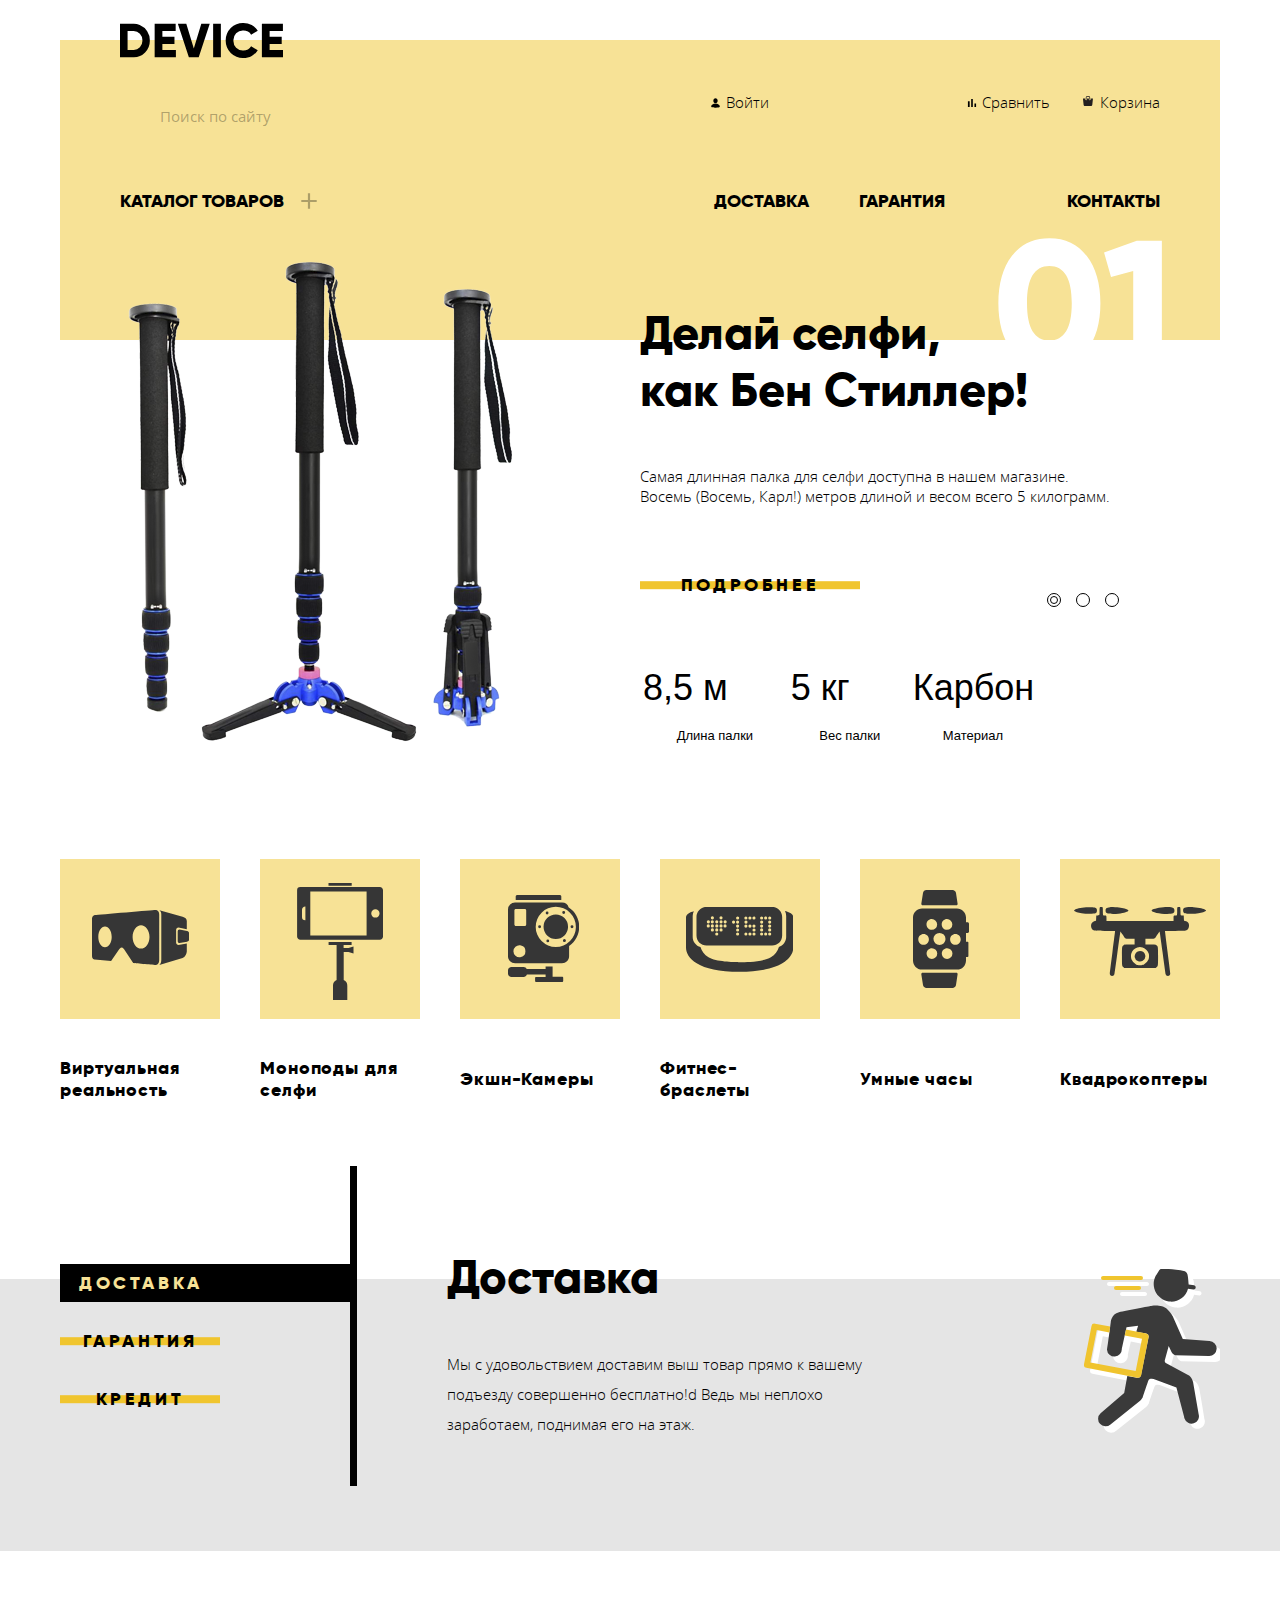
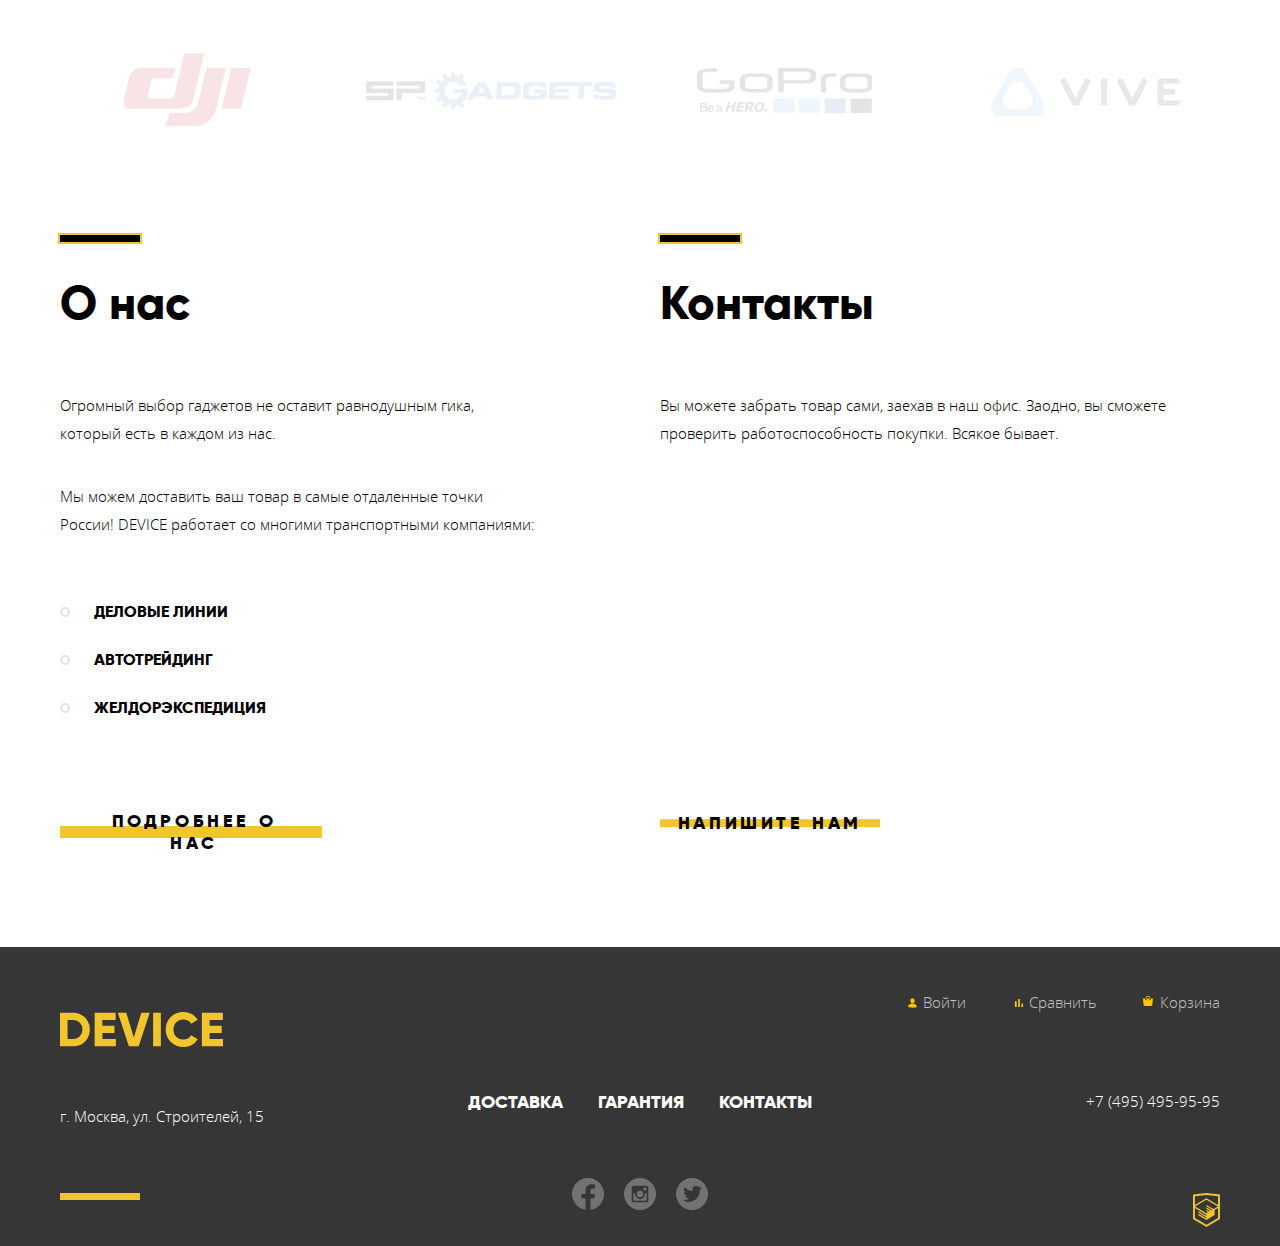
==== index.html @ 012a2285 "Добавил классов, сменил карту img на iframe" ====
<!DOCTYPE html>
<html class="page" lang="ru">
  <head>
    <meta charset="utf-8">
    <title>HTML Academy: Девайс</title>
    <link rel="icon" href="favicon.ico">
    <link rel="icon" href="img/icon/favicon.svg" type="image/x-icon">
    <link rel="stylesheet" href="css/normalize.css">
    <link rel="stylesheet" href="css/style.css">
  </head>
  <body class="page__body">
    <header class="page-header container">
      <nav class="main-nav__wrapper">
        <a class="logo">
          <svg class="svg-logo" width="163" height="35" fill="none" xmlns="http://www.w3.org/2000/svg">
            <g clip-path="url(#clip0)">
              <path fill-rule="evenodd" clip-rule="evenodd" d="M-.15.7v33.6h13.53a15.72 15.72 0 0011.72-4.82 16.46 16.46 0 004.71-11.98A16.46 16.46 0 0019.75 1.88 15.72 15.72 0 0013.38.7H-.15zm7.73 26.21V8.09h5.8a8.65 8.65 0 016.5 2.57 9.4 9.4 0 012.5 6.84 9.4 9.4 0 01-2.5 6.84 8.64 8.64 0 01-6.5 2.57h-5.8zm34.8-5.95h12.08v-7.3H42.38V8.09h13.29V.7H34.65v33.6H55.9v-7.39H42.38v-5.95zM78.72 34.3L89.74.7H81.3l-7.5 24.72L66.3.7h-8.45l11.02 33.6h9.85zm14.4 0h7.74V.7h-7.73v33.6zm38.62-1.41a15.5 15.5 0 006.04-5.7l-6.67-3.83a7.48 7.48 0 01-3.16 3.02 9.87 9.87 0 01-4.67 1.1 9.6 9.6 0 01-7.17-2.73 9.91 9.91 0 01-2.69-7.25 9.93 9.93 0 012.69-7.25 9.6 9.6 0 017.17-2.74 9.9 9.9 0 014.64 1.08 7.59 7.59 0 013.2 3.05l6.66-3.84a15.87 15.87 0 00-6.09-5.69 17.42 17.42 0 00-8.4-2.08 17.12 17.12 0 00-17.6 17.47 17.12 17.12 0 0017.59 17.47c2.95.03 5.86-.69 8.46-2.08zm17.88-11.93h12.08v-7.3h-12.08V8.09h13.29V.7h-21.03v33.6h21.27v-7.39h-13.53v-5.95z" fill="#000"/>
            </g>
            <defs>
              <clipPath id="clip0">
                <path fill="#fff" d="M0 0h163v35H0z"/>
              </clipPath>
            </defs>
          </svg>
        </a>
        <div class="site-navigation">
          <div class="site-navigation__wrapper">
            <form class="search-form" action="https://echo.htmlacademy.ru" method="post">
              <label>
                <span class="visually-hidden">Поиск</span>
                <input class="search-form__input" type="search" name="search" placeholder="Поиск по&nbsp;сайту">
                <button class="btn-search" type="submit">Найти</button>
              </label>
            </form>
            <ul class="menu">
              <li class="menu__item">
                <a class="menu__link link-enter" href="#">Войти</a>
              </li>
              <li class="menu__item">
                <a class="menu__link link-compare" href="#">Сравнить</a>
              </li>
              <li class="menu__item">
                <a class="menu__link link-cart" href="#">Корзина</a>
              </li>
            </ul>
          </div>
          <ul class="nav-menu">
            <li class="nav-menu__item">
              <a class="nav-menu__link link-catalog" href="#">Каталог товаров</a>
              <div class="catalog-menu__submenu">
                <ul class="catalog-menu">
                  <li class="catalog-menu__item">
                    <a class="catalog-menu__link" href="#">Вирутальная реальность</a>
                  </li>
                  <li class="catalog-menu__item">
                    <a class="catalog-menu__link" href="catalog.html">Моноподы для селфи</a>
                  </li>
                  <li class="catalog-menu__item">
                    <a class="catalog-menu__link" href="#">Экшн-камеры</a>
                  </li>
                </ul>
                <ul class="catalog-menu">
                  <li class="catalog-menu__item">
                    <a class="catalog-menu__link" href="#">Фитнес браслеты</a>
                  </li>
                  <li class="catalog-menu__item">
                    <a class="catalog-menu__link" href="#">Умные часы</a>
                  </li>
                </ul>
                <ul class="catalog-menu">
                  <li class="catalog-menu__item">
                    <a class="catalog-menu__link" href="#">Квадрокоптер</a>
                  </li>
                </ul>
              </div>
            </li>
            <li class="nav-menu__item">
              <a class="nav-menu__link" href="#">Доставка</a>
            </li>
            <li class="nav-menu__item">
              <a class="nav-menu__link link-guarantees" href="#">Гарантия</a>
            </li>
            <li class="nav-menu__item">
              <a class="nav-menu__link link-contact" href="#">Контакты</a>
            </li>
          </ul>
        </div>
      </nav>
      <!-- Слайдер -->
      <article class="slider">
        <h2 class="visually-hidden">Слайдер с товарами</h2>
        <ul class="slider__list">
          <li class="slider__item slider_one">
            <div class="slide__product">
              <div>
                <a class="slide__img" href="#">
                  <img src="img/promo_1.png" width="384" height="486" alt="Самая длинная селфи палка &laquo;Бренд&raquo;">
                </a>
              </div>
              <div>
                <p class="slide__title">Делай селфи,<br>как Бен Стиллер!</p>
                <p class="slide__description">Самая длинная палка для селфи доступна в&nbsp;нашем магазине.<br>Восемь (Восемь,
                  Карл!) метров длиной и&nbsp;весом всего 5&nbsp;килограмм.</p>
                <a class="link" href="#">Подробнее</a>
                <table class="characteristics">
                  <tr class="characteristics__line">
                    <td class="characteristics__column">8,5 м</td>
                    <td class="characteristics__column">5 кг</td>
                    <td class="characteristics__column">Карбон</td>
                  </tr>
                  <tr class="characteristics__line">
                    <th class="characteristics__column--description">Длина палки</th>
                    <th class="characteristics__column--description">Вес палки</th>
                    <th class="characteristics__column--description">Материал</th>
                  </tr>
                </table>
              </div>
            </div>
          </li>
          <li class="slider__item slider_two">
            <div class="slide__product">
              <div>
                <a class="slide__img" href="#">
                  <img src="img/promo_2.png" width="345" height="483" alt="Фитнес-браслет &laquo;Бренд&raquo;">
                </a>
              </div>
              <div>
                <p class="slide__title">Худеем<br>правильно!</p>
                <p class="slide__description">Мотивирующие фитнес-браслеты помогут найти в&nbsp;себе силы<br>не&nbsp;пропускать
                  занятия и&nbsp;соблюдать диету.</p>
                <a class="link" href="#">Подробнее</a>
                <table class="characteristics">
                  <tr class="characteristics__line">
                    <td class="characteristics__column">48 Часов</td>
                  </tr>
                  <tr class="characteristics__line">
                    <th class="characteristics__column--description">Без подзарядки</th>
                  </tr>
                </table>
              </div>
            </div>
          </li>
          <li class="slider__item slider_three">
            <div class="slide__product">
              <div>
                <a class="slide__img" href="#">
                  <img src="img/promo_3.png" width="526" height="334" alt="Квадрокоптер с&nbsp;мощным лазером,
                  замаскированным под стандартную камеру. &laquo;Бренд&raquo;">
                </a>
              </div>
              <div>
                <p class="slide__title">Порхает как бабочка,<br>жалит как пчела!</p>
                <p class="slide__description">Этот обычный, на&nbsp;первый взгляд, квадрокоптер оснащен<br>мощным лазером,
                  замаскированным под стандартную камеру.</p>
                <a class="link" href="#">Подробнее</a>
                <table class="characteristics">
                  <tr class="characteristics__line">
                    <td class="characteristics__column">800 м</td>
                    <td class="characteristics__column">50 м</td>
                  </tr>
                  <tr class="characteristics__line">
                    <th class="characteristics__column--description">Дальность полета</th>
                    <th class="characteristics__column--description">Радиус поражения</th>
                  </tr>
                </table>
              </div>
            </div>
          </li>
        </ul>
        <div class="slide__controls">
          <button class="slide__controls-btn slide__controls_active" type="button" aria-label="Первый слайд"></button>
          <button class="slide__controls-btn" type="button" aria-label="Второй слайд"></button>
          <button class="slide__controls-btn" type="button" aria-label="Третий слайд"></button>
        </div>
      </article>
    </header>

    <main>
      <h1 class="visually-hidden">Главная страница интернет-магазина гаджетов &laquo;ДЕВАЙС&raquo;</h1>
      <section class="catalog container">
        <h2 class="visually-hidden">Популярный каталог товаров</h2>
        <ul class="catalog__list">
          <li class="catalog__item">
            <div class="catalog-item__img catalog-1"></div>
            <a class="catalog__link" href="#">Виртуальная реальность</a>
          </li>
          <li class="catalog__item">
            <div class="catalog-item__img catalog-2"></div>
            <a class="catalog__link" href="catalog.html">Моноподы для селфи</a>
          </li>
          <li class="catalog__item">
            <div class="catalog-item__img catalog-3"></div>
            <a class="catalog__link" href="#">Экшн-Камеры</a>
          </li>
          <li class="catalog__item">
            <div class="catalog-item__img catalog-4"></div>
            <a class="catalog__link" href="#">Фитнес-браслеты</a>
          </li>
          <li class="catalog__item">
            <div class="catalog-item__img catalog-5"></div>
            <a class="catalog__link" href="#">Умные часы</a>
          </li>
          <li class="catalog__item">
            <div class="catalog-item__img catalog-6"></div>
            <a class="catalog__link" href="#">Квадрокоптеры</a>
          </li>
        </ul>
      </section>
      <section class="services">
        <div class="container">
          <h2 class="visually-hidden">Сервисы предоставляемые интернет-магазином гаджетов &laquo;ДЕВАЙС&raquo;</h2>
          <article class="slider-service">
            <ul class="slide-service__list">
              <li class="slide-service__item">
                <a class="link link--service link--active" href="#">Доставка</a>
              </li>
              <li class="slide-service__item">
                <a class="link link--service" href="#">Гарантия</a>
              </li>
              <li class="slide-service__item">
                <a class="link link--service" href="#">Кредит</a>
              </li>
            </ul>
            <div class="slide-service slide-service_one">
              <h3 class="slide-service__title">Доставка</h3>
              <p class="slide-service__description">
                Мы&nbsp;с&nbsp;удовольствием доставим выш товар прямо к&nbsp;вашему<br>подъезду совершенно бесплатно!d
                Ведь мы&nbsp;неплохо<br>заработаем, поднимая его на&nbsp;этаж.
              </p>
            </div>
            <div class="slide-service slide-service_two visually-hidden">
              <h3 class="slide-service__title">Гарантия</h3>
              <p class="slide-service__description">
                Если из-за возгорания купленного у&nbsp;нас товара у&nbsp;вас сгорит дом&nbsp;&mdash;<br>
                не&nbsp;переживайте, мы&nbsp;выдадим вам новый.<br>Товар, не&nbsp;дом, конечно&nbsp;же.
              </p>
            </div>
            <div class="slide-service slide-service_three visually-hidden">
              <h3 class="slide-service__title">Кредит</h3>
              <p class="slide-service__description">
                Залезть в&nbsp;долговую яму стало проще! Кредитные консультанты<br>подберут для вас наиболее выгодные<br>
                условия кредита. Выгодные для нашего банка, разумеется.
              </p>
            </div>
          </article>
        </div>
      </section>
      <section class="popular-product container">
        <h2 class="visually-hidden">Популярные производители</h2>
        <ul class="popular-product__list">
          <li class="popular-product__item">
           <a class="popular-product__link">
             <img class="popular-product__img img-1" src="img/brand_dji.png" width="260" height="100"
             alt="Компания DJI">
           </a>
          </li>
          <li class="popular-product__item">
            <a class="popular-product__link">
              <img class="popular-product__img img-2" src="img/brand_sp_gadgets.png" width="260" height="100"
              alt="Компания SPGADGETS">
            </a>
          </li>
          <li class="popular-product__item">
            <a class="popular-product__link">
              <img class="popular-product__img img-3" src="img/brand_go_pro.png" width="260" height="100"
              alt="Компания GO PRO">
            </a>
          </li>
          <li class="popular-product__item">
            <a class="popular-product__link">
              <img class="popular-product__img img-4" src="img/brand_vive.png" width="260" height="100"
              alt="Компания VIVE">
            </a>
          </li>
        </ul>
      </section>
      <section class="info-block container">
        <h2 class="visually-hidden">Информация о доставке и о том где мы находимся</h2>
        <section class="about-us">
          <h2 class="about-us__title">О нас</h2>
          <p class="about-us__description">Огромный выбор гаджетов не&nbsp;оставит равнодушным гика,<br>который есть в&nbsp;каждом
            из&nbsp;нас.</p>
          <p class="about-us__description">Мы&nbsp;можем доставить ваш товар в&nbsp;самые отдаленные точки<br>России! DEVICE
            работает со&nbsp;многими транспортными компаниями:</p>
          <ul class="delivery-company">
            <li class="delivery-company__item">Деловые линии</li>
            <li class="delivery-company__item">Автотрейдинг</li>
            <li class="delivery-company__item">ЖелДорЭкспедиция</li>
          </ul>
          <a class="link link--about-us" href="#">Подробнее о нас</a>
        </section>
        <section class="contacts">
          <h2 class="contacts__title">Контакты</h2>
          <p class="contacts__description">Вы&nbsp;можете забрать товар сами, заехав в&nbsp;наш офис. Заодно, вы&nbsp;сможете<br>
            проверить работоспособность покупки. Всякое бывает.</p>
          <div class="map-block">
            <iframe class="contacts__map-img" src="https://yandex.ru/map-widget/v1/-/CCUQQ0ao-B"></iframe>
            <a class="link link--contacts" href="#">Напишите нам</a>
          </div>
        </section>
      </section>
    </main>

    <footer class="page__footer">
      <div class="container">
        <div class="page__footer--wrapper">
          <ul class="menu menu--low">
            <li class="menu__item menu__item--low">
              <a class="menu__link menu__link--low menu__link--low-enter" href="#">Войти</a>
            </li>
            <li class="menu__item menu__item--low">
              <a class="menu__link menu__link--low menu__link--low-compare" href="#">Сравнить</a>
            </li>
            <li class="menu__item menu__item--low">
              <a class="menu__link menu__link--low menu__link--low-cart" href="#">Корзина</a>
            </li>
          </ul>
          <a class="logo logo--footer">
            <svg width="163" height="35" fill="none" xmlns="http://www.w3.org/2000/svg">
              <g clip-path="url(#clip1)">
                <path fill-rule="evenodd" clip-rule="evenodd" d="M-.15.7v33.6h13.53a15.72 15.72 0 0011.72-4.82 16.46 16.46 0 004.71-11.98A16.46 16.46 0 0019.75 1.88 15.72 15.72 0 0013.38.7H-.15zm7.73 26.21V8.09h5.8a8.65 8.65 0 016.5 2.57 9.4 9.4 0 012.5 6.84 9.4 9.4 0 01-2.5 6.84 8.64 8.64 0 01-6.5 2.57h-5.8zm34.8-5.95h12.08v-7.3H42.38V8.09h13.29V.7H34.65v33.6H55.9v-7.39H42.38v-5.95zM78.72 34.3L89.74.7H81.3l-7.5 24.72L66.3.7h-8.45l11.02 33.6h9.85zm14.4 0h7.74V.7h-7.73v33.6zm38.62-1.41a15.5 15.5 0 006.04-5.7l-6.67-3.83a7.48 7.48 0 01-3.16 3.02 9.87 9.87 0 01-4.67 1.1 9.6 9.6 0 01-7.17-2.73 9.91 9.91 0 01-2.69-7.25 9.93 9.93 0 012.69-7.25 9.6 9.6 0 017.17-2.74 9.9 9.9 0 014.64 1.08 7.59 7.59 0 013.2 3.05l6.66-3.84a15.87 15.87 0 00-6.09-5.69 17.42 17.42 0 00-8.4-2.08 17.12 17.12 0 00-17.6 17.47 17.12 17.12 0 0017.59 17.47c2.95.03 5.86-.69 8.46-2.08zm17.88-11.93h12.08v-7.3h-12.08V8.09h13.29V.7h-21.03v33.6h21.27v-7.39h-13.53v-5.95z" fill="#F0C52E"/>
              </g>
              <defs>
                <clipPath id="clip1">
                  <path fill="#fff" d="M0 0h163v35H0z"/>
                </clipPath>
              </defs>
            </svg>
          </a>
          <p class="address-footer">г. Москва, ул. Строителей, 15</p>
          <ul class="nav-menu nav-menu--low">
            <li class="nav-menu__item nav-menu__item--low">
              <a class="nav-menu__link nav-menu__link--low" href="#">Доставка</a>
            </li>
            <li class="nav-menu__item nav-menu__item--low">
              <a class="nav-menu__link nav-menu__link--low" href="#">Гарантия</a>
            </li>
            <li class="nav-menu__item nav-menu__item--low">
              <a class="nav-menu__link nav-menu__link--low" href="#">Контакты</a>
            </li>
          </ul>
          <a class="tel-number" href="tel:+74954959595">+7 (495) 495-95-95</a>
          <svg class="line" width="80" height="7" fill="none" xmlns="http://www.w3.org/2000/svg">
            <path fill="#F0C52E" d="M0 0h80v7H0z"/></svg>
          <ul class="social">
            <li class="social__item">
              <a class="social__link social_link--facebook" href="#">
                <svg class="svg-social" width="32" height="32" fill="none" xmlns="http://www.w3.org/2000/svg">
                  <path d="M32 16a16 16 0 10-18.5 15.8V20.6h-4V16h4v-3.5c0-4 2.4-6.3 6-6.3 1.8 0 3.6.4 3.6.4v3.9h-2c-2 0-2.6 1.2-2.6 2.5v3h4.4l-.7 4.6h-3.7v11.2A16 16 0 0032 16z" fill="#fff" fill-opacity=".3"/>
                </svg>
                <span class="visually-hidden">Фейсбук</span>
              </a>
            </li>
            <li class="social__item">
              <a class="social__link social_link--instagram" href="#">
                <svg class="svg-social" width="32" height="32" fill="none" xmlns="http://www.w3.org/2000/svg">
                  <path d="M21 16a5 5 0 11-9.92-.83H9.33v6.66c0 .46.38.84.84.84h11.66a.84.84 0 00.84-.84v-6.66h-1.75c.05.27.08.54.08.83zm-5 3.33a3.33 3.33 0 100-6.66 3.33 3.33 0 000 6.66zm4-6.83h2a.5.5 0 00.5-.5v-2a.5.5 0 00-.5-.5h-2a.5.5 0 00-.5.5v2c0 .28.23.5.5.5zM16 0a16 16 0 100 32 16 16 0 000-32zm8.33 22.48c0 1.02-.83 1.85-1.85 1.85H9.52a1.86 1.86 0 01-1.85-1.85V9.52c0-1.02.83-1.85 1.85-1.85h12.96c1.02 0 1.85.83 1.85 1.85v12.96z" fill="#fff" fill-opacity=".3"/>
                </svg>
                <span class="visually-hidden">Инстаграм</span>
              </a>
            </li>
            <li class="social__item">
              <a class="social__link social_link--vkontakte" href="#">
                <svg class="svg-social" width="32" height="32" fill="none" xmlns="http://www.w3.org/2000/svg">
                  <path d="M16 32a15.7 15.7 0 01-6.22-1.27 16.02 16.02 0 01-5.1-3.4 16.02 16.02 0 01-3.41-5.11A15.7 15.7 0 010 16c0-2.17.42-4.24 1.27-6.22a16.02 16.02 0 013.4-5.1 16.02 16.02 0 015.11-3.41A15.7 15.7 0 0116 0c2.17 0 4.24.42 6.22 1.27 1.98.84 3.68 1.97 5.1 3.4a16.02 16.02 0 013.41 5.11A15.7 15.7 0 0132 16c0 2.17-.42 4.24-1.27 6.22a16.02 16.02 0 01-3.4 5.1 16.02 16.02 0 01-5.11 3.41A15.7 15.7 0 0116 32zm9.4-24c-.12.06-.3.18-.56.34l-.6.41-.58.31-.66.22A3.68 3.68 0 0020.16 8c-2.44 0-3.66 1.02-3.66 3.06v1.85c-3.35-.17-5.93-1.4-7.72-3.7A2.52 2.52 0 008 11c0 1.38.51 2.42 1.53 3.13-.12 0-.3 0-.53.03-.23.02-.41.02-.55 0A1.57 1.57 0 018 14c0 .96.26 1.76.77 2.4a3.53 3.53 0 002.1 1.23c-.2.25-.5.37-.87.37-.33 0-.63-.1-.88-.28 0 .81.4 1.44 1.18 1.89.78.45 1.66.68 2.64.7-.38.57-.92.99-1.64 1.27-.72.28-1.49.42-2.3.42-.3 0-.7-.07-1.2-.22l-.8-.22c.33.67 1.02 1.24 2.05 1.72 1.03.48 2.34.72 3.92.72a10.3 10.3 0 007-2.69A13.08 13.08 0 0024 12c0-.04.13-.13.38-.27.25-.13.54-.31.87-.54.33-.23.58-.47.75-.72-1.13 0-1.88.02-2.25.06.73-.44 1.28-1.28 1.66-2.53z" fill="#fff" fill-opacity=".3"/>
                </svg>
                <span class="visually-hidden">Вконтакте</span>
              </a>
            </li>
          </ul>
          <p class="copyright">
            <a class="copyright__link" href="https://htmlacademy.ru/intensive/htmlcss">
              <svg width="27" height="34" fill="none" xmlns="http://www.w3.org/2000/svg">
                <g clip-path="url(#clip2)">
                  <path d="M13.62.02L13.47 0 0 1.4V26l13.47 8 13.43-7.97.05-.02V1.4L13.62 0zm11.4 12.07L13.49 5.33v-.1l-.08.05-.1-.06v.1L1.94 12.1V3.14l11.54-1.21 11.55 1.2v8.96zM13.4 6.78l11.52 6.7-4.48 2.63-7.09-4.21-.01 1.4 5.9 3.51-.86.5-5.03-2.98-.01 1.42L17.16 18l-.78.53-3.03-1.79-.01 1.41 1.85 1.1-1.8 1.07-11.36-6.73 11.38-6.82zM1.93 15.09l11.4 6.77.02 1.04-7.94-4.71-.02 1.4 7.98 4.8.02 1.06-7.97-4.72-.01 1.4 8.02 4.82.04.02 8.15-4.86-.02-5.16 3.42-2.03v10l-11.55 6.85L1.93 24.9V15.1z" fill="#F0C52E"/>
                </g>
                <defs>
                  <clipPath id="clip2">
                    <path fill="#fff" d="M0 0h26.94v34H0z"/>
                  </clipPath>
                </defs>
              </svg>
            </a>
          </p>
        </div>
      </div>
    </footer>
  </body>
</html>
---- css/style.css ----
:root {
  --basic-black: #000000;
  --basic-black-06: rgba(0, 0, 0, 0.6);
  --basic-black-03: rgba(0, 0, 0, 0.3);
  --basic-dark: #363636;
  --basic-white: #FFFFFF;
  --basic-white-07: rgba(255, 255, 255, 0.7);
  --basic-white-06: rgba(255, 255, 255, 0.6);
  --basic-white-03: rgba(255, 255, 255, 0.3);
  --basic-grey: #464646;
  --basic-grey-shadow: #DCDCDC;
  --basic-half-grey: #7E7E7E;
  --basic-grey-light: #E5E5E5;
  --special-yellow: #F7E296;
  --special-yellow-dark: #F0C52E;
  --special-yellow-light: #7e296;
  --special-green: #91C92F;
  --special-grey: #f6dada;
}

/** { background-color: rgba(255,0,0,.2); }*/
/** * { background-color: rgba(0,255,0,.2); }*/
/** * * { background-color: rgba(0,0,255,.2); }*/
/** * * * { background-color: rgba(255,0,255,.2); }*/
/** * * * * { background-color: rgba(0,255,255,.2); }*/
/** * * * * * { background-color: rgba(255,255,0,.2); }*/
/** * * * * * * { background-color: rgba(255,0,0,.2); }*/
/** * * * * * * * { background-color: rgba(0,255,0,.2); }*/
/** * * * * * * * * { background-color: rgba(0,0,255,.2); }*/

@font-face {
  font-family: "Gilroy";
  src: local("../fonts/gilroyextrabold.woff2"),
  local("../fonts/gilroyextrabold.woff2"),
  url("../fonts/gilroyextrabold.woff2") format("woff2"),
  url("../fonts/gilroyextrabold.woff") format("woff");
  font-weight: 900;
  font-style: normal;
}

@font-face {
  font-family: "Gilroy";
  src: local("../fonts/gilroyLight.woff2"),
  local("../fonts/gilroyex.woff2"),
  url("../fonts/gilroyLight.woff2") format("woff2"),
  url("../fonts/gilroyLight.woff") format("woff");
  font-weight: normal;
  font-style: normal;
}

@font-face {
  font-family: "Open Sans";
  src: local("../fonts/opensans.woff2"),
  local("../fonts/opensans.woff2"),
  url("../fonts/opensans.woff2") format("woff2"),
  url("../fonts/opensans.woff") format("woff");
  font-weight: normal;
  font-style: normal;
}

@font-face {
  font-family: "Open Sans";
  src: local("../fonts/opensanslight.woff2"),
  local("../fonts/opensanslight.woff2"),
  url("../fonts/opensanslight.woff2") format("woff2"),
  url("../fonts/opensanslight.woff") format("woff");
  font-weight: 100;
  font-style: normal;
}

.visually-hidden {
  position: absolute;
  clip: rect(0 0 0 0);
  width: 1px;
  height: 1px;
  margin: -1px;
}

a {
  text-decoration: none;
  color: var(--basic-black);
}

img {
  max-width: 100%;
  height: auto;
}

.page__body {
  min-width: 1160px;
  margin: 0;
  padding: 0;
  font-family: "Open Sans", Arial, sans-serif;
  font-weight: 100;
  font-size: 15px;
  line-height: 20px;
  text-transform: uppercase;
  color: var(--basic-black);
  background-color: var(--basic-white);

  min-height: 100%;
  display: grid;
  grid-template-rows: min-content 1fr min-content;
  align-content: start;
}

.container {
  width: 1160px;
  margin: 0 auto;
  padding: 0 20px;
}

.site-navigation__wrapper {
  display: flex;
  justify-content: space-between;
  flex-wrap: wrap;
  margin-top: 30px;
  margin-bottom: 50px;
}

/*Поисковая строка*/

.search-form__input::-webkit-input-placeholder {

  color: var(--basic-black-03);
}

.search-form__input::-moz-placeholder {
  color: var(--basic-black-03);
}

.search-form__input:-moz-placeholder {
  color: var(--basic-black-03);
}

.search-form__input:-ms-input-placeholder {
  color: var(--basic-black-03);
}

.search-form__input:hover::-webkit-input-placeholder {
  color: var(--basic-black-06);
}

.search-form__input:hover::-moz-placeholder {
  color: var(--basic-black-06);
}

.search-form__input:hover:-moz-placeholder {
  color: var(--basic-black-06);
}

.search-form__input:hover:-ms-input-placeholder {
  color: var(--basic-black-06);
}

.search-form__input:focus::-webkit-input-placeholder {
  color: var(--basic-black);
}

.search-form__input:focus::-moz-placeholder {
  color: var(--basic-black);
}

.search-form__input:focus:-moz-placeholder {
  color: var(--basic-black);
}

.search-form__input:focus:-ms-input-placeholder {
  color: var(--basic-black);
}

.search-form__input {
  box-sizing: border-box;
  position: relative;
  padding: 14px 14px 14px 40px;
  width: 410px;
  border: none;
  color: var(--basic-black);
  background-color: var(--special-yellow);
  line-height: 20px;
}

.search-form__input:hover {
  border-bottom: 2px solid var(--basic-black);
  margin-bottom: -2px;
}
.search-form:hover .btn-search {
  visibility: visible;
}

/*тут должна быть иконка лупы*/
/*.::before {*/
/*  content: "";*/
/*  position: absolute;*/
/*  top: 0;*/
/*  left: 0;*/
/*  width: 16px;*/
/*  height: 16px;*/
/*  background-image: url("../img/icon/icon_search.svg");*/
/*  background-repeat: no-repeat;*/
/*}*/

.btn-search {
  visibility: hidden;
  background-color: var(--special-yellow);
  outline: 2px solid var(--basic-black);
  border: none;
  margin: 0;
  padding: 0;
  width: 84px;
  height: 46px;
  text-transform: inherit;
}

.btn-search:hover,
.btn-search:focus {
  background-color: var(--basic-black);
  color: var(--basic-white);
}

.btn-search:active {
  color: var(--basic-white-03);
}


.main-nav__wrapper {
  position: relative;
  background-color: var(--special-yellow);
  margin-top: 40px;
  padding: 0 60px;
  height: 300px;
}

.menu {
  display: flex;
  flex-wrap: wrap;
}

.nav-menu {
  display: flex;
  justify-content: space-between;
  flex-wrap: wrap;
}

.menu,
.nav-menu,
.catalog-menu,
.slider__list,
.delivery-company,
.catalog__list,
.social,
.breadcrumbs,
.catalog-list,
.pagination,
.slide-service__list,
.popular-product__list {
  list-style: none;
  padding: 0;
  margin: 0;
}

.menu,
.catalog-menu,
.slide__title,
.slide__description,
.catalog__list,
.slide-service__title,
.slide-service__description,
.characteristics__column--description,
.about-us__title,
.contacts__title,
.about-us__description,
.contacts__description,
.menu__link--low,
.address-footer,
.tel-number,
.product-title,
.breadcrumbs__link,
.filter__title-sort,
.filter__item,
.product-card__comparison,
.product-card__name {
  text-transform: none;
}

.nav-menu,
.slide__number,
.slide__title,
.product-title,
.link,
.characteristics,
.catalog__list,
.slide-service__title,
.about-us__title,
.contacts__title,
.delivery-company,
.filter__title,
.filter__title-sort,
.pagination {
  font-family: "Gilroy", Arial, sans-serif;
}
.nav-menu,
.slide__number,
.product-card__name,
.link,
.pagination__link,
.slide__title,
.product-title,
.filter__title-sort,
.filter__title,
.delivery-company,
.about-us__title,
.contacts__title,
.slide-service__title,
.catalog__list {
  font-weight: 900;
}

.nav-menu,
.link,
.catalog__list,
.product-card__name {
  font-size: 18px;
}


.product-card__price,
.delivery-company,
.filter__title,
.pagination__link {
  font-size: 16px;
}

.breadcrumbs__link,
.filter__title-sort {
  font-size: 14px;
}

.catalog-menu {
  font-family: "Open Sans", Arial, sans-serif;
  font-weight: 100;
  font-size: 15px;
}

.slide__number {
  font-size: 179px;
  line-height: 219px;
}

.slide__title,
.product-title {
  font-size: 47px;
  line-height: 57px;
}

.link {
  position: relative;
  display: block;
  width: 220px;
  margin: 0;
  padding: 8px 0;
  overflow: hidden;
  transition: 1s all ease;
  text-transform: uppercase;
  text-align: center;
  letter-spacing: 0.2em;
}

.link:active {
  color: var(--basic-black-03);
}

.link::before {
  content: "";
  position: absolute;
  width: 100%;
  height: 20%;
  background-color: var(--special-yellow-dark);
  top: 50%;
  left: 50%;
  transform: translate(-50%,-50%);
  z-index: -1;
  transition: all 0.6s ease;
}

.link:hover::before {
  height: 100%;
}

/*Слайдер*/

.slider {
  position: relative;
  margin-top: -82px;
}

.slider__item {
  position: relative;
  width: 1024px;
  height: 506px;
  margin: 0 auto;
}

.slider__list::before {
  content: "";
  position: absolute;
  top: -20px;
  right: 40px;
  width: 182px;
  height: 170px;
  background-image: url("../img/icon/01.svg");
  background-repeat: no-repeat;
}

.slider_two {
  display: none;
}

.slider_three {
  display: none;
}

.slide__product {
  display: grid;
  grid-template-columns: 1fr 1fr;
}

.slide__controls {
  position: absolute;
  right: 101px;
  bottom: 157px;
  z-index: 20;
  display: flex;
  width: 72px;
  justify-content: space-between;
}

.slide__controls-btn {
  position: relative;
  padding: 0;
  width: 14px;
  height: 14px;
  border: 1px solid #000000;
  box-sizing: border-box;
  border-radius: 50%;
  background-color: var(--basic-white);
  cursor: pointer;
}

.slide__controls-btn:hover {

  transform: scale(1.1);
}

.slide__controls_active:before {
  content: "";
  position: absolute;
  top: 2px;
  left: 2px;
  width: 6px;
  height: 6px;
  padding: 0;
  background-color: var(--basic-white);
  border: 1px solid var(--basic-black);
  border-radius: 50%;
}

.slide__description {
  padding: 0;
  margin: 0 0 60px 0;
}

.characteristics {
  font-weight: normal;
  margin-top: 60px;
}

.characteristics__column {
  text-transform: lowercase;
  padding-right: 60px;
  font-size: 36px;
  line-height: 41px;
}

.characteristics__column:last-child {
  text-transform: capitalize;
  padding-right: 0;
}

.characteristics__column--description {
  padding-top: 15px;
}

.characteristics__column--description,
.product-card__comparison {
  font-size: 13px;
  font-weight: 300;
}

.about-us__title,
.contacts__title,
.slide-service__title {
  font-size: 47px;
  line-height: 58px;
}

.svg-logo {
  margin-top: -17px;
}

.menu__link,
.nav-menu__link {
  position: relative;
  display: block;
  color: var(--basic-black);
}

.menu__link:hover,
.nav-menu__link:hover {
  color: var(--basic-black-06);
  transition: color .2s ease-out;
}

.menu__link:focus,
.link-enter:focus::before,
.link-compare:focus::before,
.link-cart:focus::before {
  color: var(--basic-black-03);
  transition: color .2s ease-out;
}

.link-enter:hover::before,
.link-compare:hover::before,
.link-cart:hover::before,
.logo:hover,
.catalog-menu__link:hover,
.menu__link--low-enter:hover::before,
.menu__link--low-compare:hover::before,
.menu__link--low-cart:hover::before {
  opacity: 0.6;
  transition: opacity .5s ease-out;
}

.logo:active,
.nav-menu__link:active,
.catalog-menu__link:active,
.menu__link--low-enter:active::before,
.menu__link--low-compare:active::before,
.menu__link--low-cart:active::before {
  opacity: 0.3;
  transition: opacity .5s ease-out;
}

.link-enter {
  margin-right: 213px;
}

.link-cart {
  margin-left: 50px;
}
.link-enter::before,
.link-compare::before,
.link-cart::before,
.menu__link--low-enter::before,
.menu__link--low-compare::before,
.menu__link--low-cart::before {
  content: "";
  position: absolute;
  top: 4px;
  left: -17px;
  width: 13px;
  height: 14px;
  background-repeat: no-repeat;
  background-position: 0 0;
}

.link-enter::before {
  background-image: url("../img/icon/icon_user.svg");
}

.link-compare::before {
  background-image: url("../img/icon/icon_chart.svg");
}

.link-cart::before {
  background-image: url("../img/icon/icon_cart.svg");
}

.menu__link--low-enter::before {
  background-image: url("../img/icon/icon_user_yellow.svg");
}

.menu__link--low-compare::before {
  background-image: url("../img/icon/icon_chart_yellow.svg");
}

.menu__link--low-cart::before {
  background-image: url("../img/icon/icon_cart_yellow.svg");
}

.link-catalog::after {
  content: "";
  position: absolute;
  top: 0;
  right: 385px;
  width: 20px;
  height: 20px;
  background-image: url("../img/icon/icon_plus.svg");
  background-repeat: no-repeat;
  background-position: 0 0;
}

.link-contact {
  margin-left: 111px;
}

.link-guarantees {
  margin-left: 38px;
}

.catalog-menu__submenu {
  display: flex;
  margin-top: 18px;
}

.catalog-menu {
  margin-right: 61px;
}

.catalog-menu__item {
  margin-bottom: 20px;
}

.nav-menu__item:first-child {
  position: relative;
  display: inline-block;
}

.nav-menu__item:first-child:hover .catalog-menu__submenu {
  visibility: visible;
  position: relative;
}

.nav-menu__item:first-child:hover .slider {
  z-index: 1;
}

.catalog-menu__submenu {
  visibility: hidden;
}

.breadcrumbs__link,
.filter__item--inactive,
.link__number {
  opacity: 0.3;
}

.slide-service__description {
  line-height: 30px;
}

.about-us__description,
.contacts__description,
.delivery-company {
  line-height: 28px;
}

.catalog__list,
.nav-menu,
.product-card__name,
.link {
  line-height: 22px;
}

.product-card__comparison,
.product-card__price {
  line-height: 18px;
}

.filter__title-sort {
  line-height: 17px;
}

.filter__cost,
.filter__color,
.filter__bt,
.pagination {
  background-color: var(--basic-grey-light);
}

/*.slide__number,*/
.address-footer,
.tel-number,
.nav-menu__link--low {
  color: var(--basic-white);
}

.link__number--active {
  color: var(--basic-black);
  opacity: 1;
}

.catalog {
  margin-top: 95px;
}

.catalog__list {
  display: grid;
  grid-template-columns: 1fr 1fr 1fr 1fr 1fr 1fr;
  grid-gap: 40px;
}

.catalog-item__img {
  width: 160px;
  height: 160px;
  background-color: var(--special-yellow);
  transition: .5s ease-in;
}

.catalog__item {
  position: relative;
  display: grid;
  grid-gap: 38px;
}

.catalog-item__img:hover {
  background-color: var(--special-yellow-dark);
  transition: .5s  ease-out;
}
.catalog-1::before,
.catalog-2::before,
.catalog-3::before,
.catalog-4::before,
.catalog-5::before,
.catalog-6::before {
  content: "";
  position: absolute;
  background-repeat: no-repeat;
  background-position: 0 0;
}

.catalog-1::before {
  top: 21%;
  left: 20%;
  width: 97px;
  height: 55px;
  background-image: url("../img/icon/icon_catalog_1.svg");
}

.catalog-2::before {
  top: 10%;
  left: 23%;
  width: 86px;
  height: 117px;
  background-image: url("../img/icon/icon_catalog_2.svg");
}

.catalog-3::before {
  top: 15%;
  left: 30%;
  width: 71px;
  height: 87px;
  background-image: url("../img/icon/icon_catalog_3.svg");
}

.catalog-4::before {
  top: 20%;
  left: 16%;
  width: 107px;
  height: 65px;
  background-image: url("../img/icon/icon_catalog_4.svg");
}

.catalog-5::before {
  top: 13%;
  left: 33%;
  width: 56px;
  height: 98px;
  background-image: url("../img/icon/icon_catalog_5.svg");
}

.catalog-6::before {
  top: 20%;
  left: 9%;
  width: 132px;
  height: 69px;
  background-image: url("../img/icon/icon_catalog_6.svg");
}

.catalog-1:active::before,
.catalog-2:active::before,
.catalog-3:active::before,
.catalog-4:active::before,
.catalog-5:active::before,
.catalog-6:active::before,
.catalog__link:active {
  opacity: 0.3;
}

.catalog__link {
  letter-spacing: 0.05em;
}

.page {
  height: 100%;
}

.services {
  position: relative;
  height: 400px;
  margin-top: 50px;
  z-index: 2;
  overflow: hidden;
}

.services::before {
  content: "";
  position: absolute;
  display: block;
  bottom: 0;
  left: 0;
  width: 100%;
  height: 68%;
  background-color: var(--basic-grey-light);
  z-index: -1;
}

.slider-service {
  display: grid;
  grid-template-columns: 1fr 2fr;
  height: 400px;
}

.slide-service__list {
  position: relative;
  display: flex;
  flex-direction: column;
  justify-content: center;
}

.slide-service__item {
  padding-bottom: 20px;
}

.link--service {
  max-width: 160px;
}

.link--active {
  color: var(--special-yellow);
  background-color: var(--basic-black);
  min-width: 271px;
  padding: 8px 0 8px 19px;
  text-align: left;
}

.slide-service__list::before {
  content: "";
  position: absolute;
  top: 15px;
  left: 290px;
  width: 7px;
  height: 320px;
  background-image: url("../img/icon/icon_line_black.svg");
  background-repeat: no-repeat;
  background-position: 0 0;
}

.slide-service__title {
  margin: 0;
  padding: 0;
}

.slide-service {
  display: flex;
  flex-direction: column;
  justify-content: space-evenly;
  background-position: right;
  background-repeat: no-repeat;
}

.slide-service__description {
  margin-top: -53px;
}

.slide-service_one {
  background-image: url("../img/icon/servie_icon_delivery.svg");
}

.slide-service_two {
  background-image: url("../img/icon/service_icon_warranty.svg");
}

.slide-service_three {
  background-image: url("../img/icon/service_icon_credit.svg");
}

.popular-product {
  margin-top: 90px;
  margin-bottom: 90px;
}

.popular-product__list {
  display: grid;
  grid-template-columns: 1fr 1fr 1fr 1fr;
  grid-gap: 40px;
}
.popular-product__img {
  opacity: 0.1;
}

.popular-product__img:hover {
  opacity: 1;
}

.info-block {
  display: grid;
  grid-template-columns: 1fr 1fr;
  grid-gap: 90px;
}
.about-us,
.contacts {
  position: relative;
}

.contacts::before,
.about-us::before {
  outline: 2px solid #F0C52E;
  position: absolute;
  content: "";
  top: 0;
  left: 0;
  width: 80px;
  height: 7px;
  background-image: url("../img/icon/icon_line.svg");
  background-repeat: no-repeat;
}

.about-us__description,
.contacts__description {
  padding-top: 20px;
}

.delivery-company {
  margin-top: 60px;
  margin-bottom: 80px;
}

.delivery-company__item {
  position: relative;
  margin-top: 20px;
  margin-left: 34px;
}

.delivery-company__item::before {
  content: "";
  position: absolute;
  top: 9px;
  left: -34px;
  width: 6px;
  height: 6px;
  border-radius: 50%;
  border: 2px solid var(--basic-grey-light);
}

.link--about-us {
  padding-left: 24px;
  padding-right: 18px;
}

.contacts__map-img{
  position:relative;
  width: 560px;
  height: 222px;
  margin-top: 40px;
  margin-bottom: 80px;
  border: none;
}

.map-block {
  display: grid;
  justify-items: center;
  position: relative;
  overflow: hidden;
}

.link--contacts {
  justify-self: left;
}

/*Футер*/

.page__footer {
  background-color: var(--basic-dark);
  margin-top: 85px;
}

.page__footer--wrapper {
  margin-top: 45px;
  display: grid;
  grid-template-columns: 1fr 1fr 1fr;
}

.menu--low {
  grid-column: 1 / -1;
  justify-self: end;
}
.menu__item--low {
  margin-right: 63px;
}

.menu__item--low:last-child {
  margin-right: 0;
}

.menu__link--low {
  color: var(--basic-white-07);
}

.menu__link--low:hover {
  color: var(--basic-white);
}

.menu__link--low:active {
  color: var(--basic-white-03);
}

.logo--footer {
  grid-column: 1 / -1;
  margin-bottom: 40px;
}

.nav-menu__item--low {
  margin-right: 35px;
}

.nav-menu__item--low:last-child {
  margin-right: 0;
}

.nav-menu--low {
  justify-self: center;
  margin-bottom: 65px;
}

.nav-menu__link--low:hover {
  color: var(--basic-white-06);
}

.nav-menu__link--low:active {
  color: var(--basic-white-03);
}

.tel-number {
  justify-self: end;
}

.line {
  margin-top: 15px;
}


.social {
  display: flex;
  justify-self: center;
}

.social__item {
  margin-right: 20px;
}

.social__item:last-child {
  margin-right: 0;
}

.svg-social:hover path {
  fill-opacity: .6;
}

.svg-social:active path {
  fill-opacity: .1;
}


.copyright {
  justify-self: end;
}

.copyright:hover path {
  fill-opacity: .6;
}

.copyright:active path {
  fill-opacity: .3;
}

.page__catalog {
  display: grid;
  grid-template-columns: 328px 1fr;
  align-content: start;
}


.product-title {
  grid-column: 1 / -1;
  margin-left: 60px;
}

.breadcrumbs {
  grid-column: 1 / -1;
  display: flex;
  margin-left: 60px;
  margin-bottom: 50px;
}

.breadcrumbs__item {
  margin-right: 40px;
}

.filters {
  margin-left: 60px;
}

.catalog__wrapper {
  margin-left: 72px;
}

.catalog-list {
  display: grid;
  grid-template-columns: 1fr 1fr;
}

.sort-filter {
  display: grid;
  grid-template-columns: 1fr 2fr 1fr;
  margin-bottom: 70px;
}

.sort-filter__arrow-nav {
  justify-self: end;
}

.product-card {
  width: 360px;
  margin-bottom: 50px;
}

.pagination {
  display: grid;
  grid-template-columns: 2fr 1fr 1fr 1fr 2fr;
  margin-bottom: 80px;
}

.pagination__item:last-child {
  justify-self: end;
}
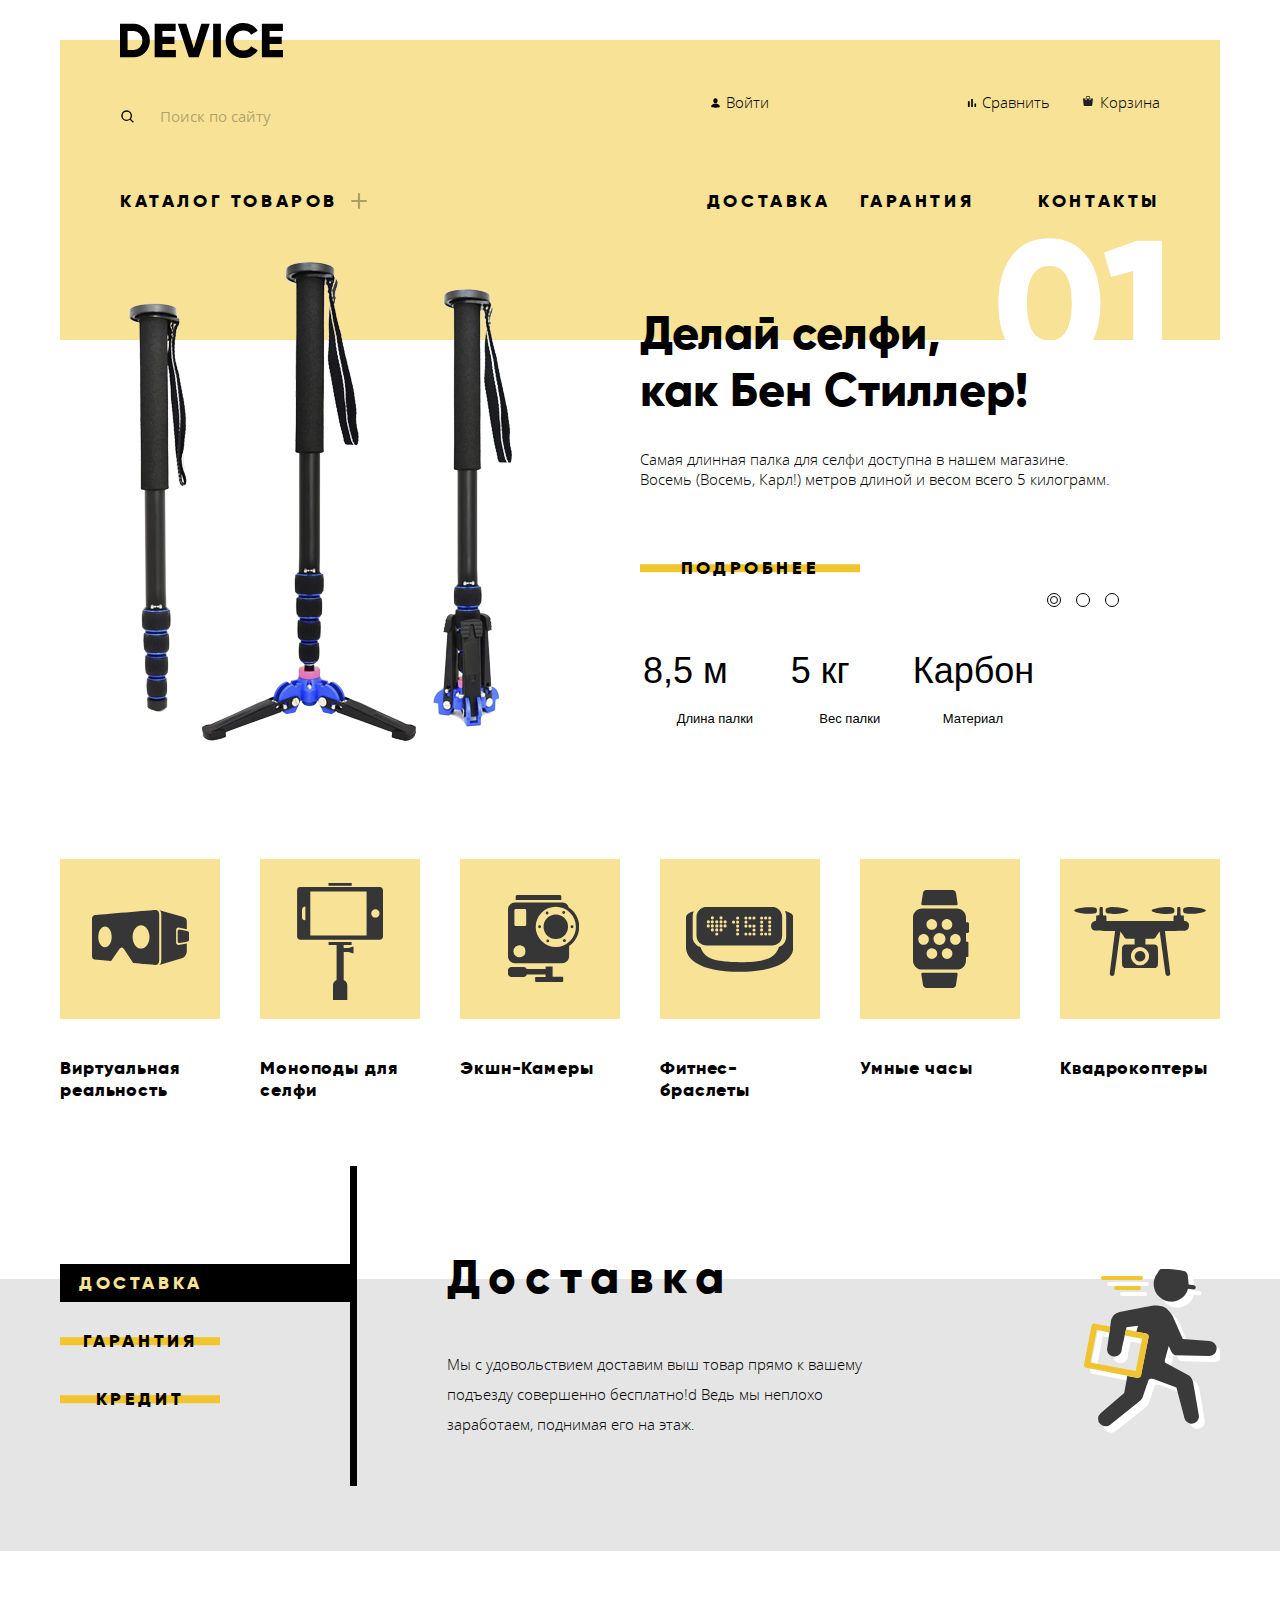
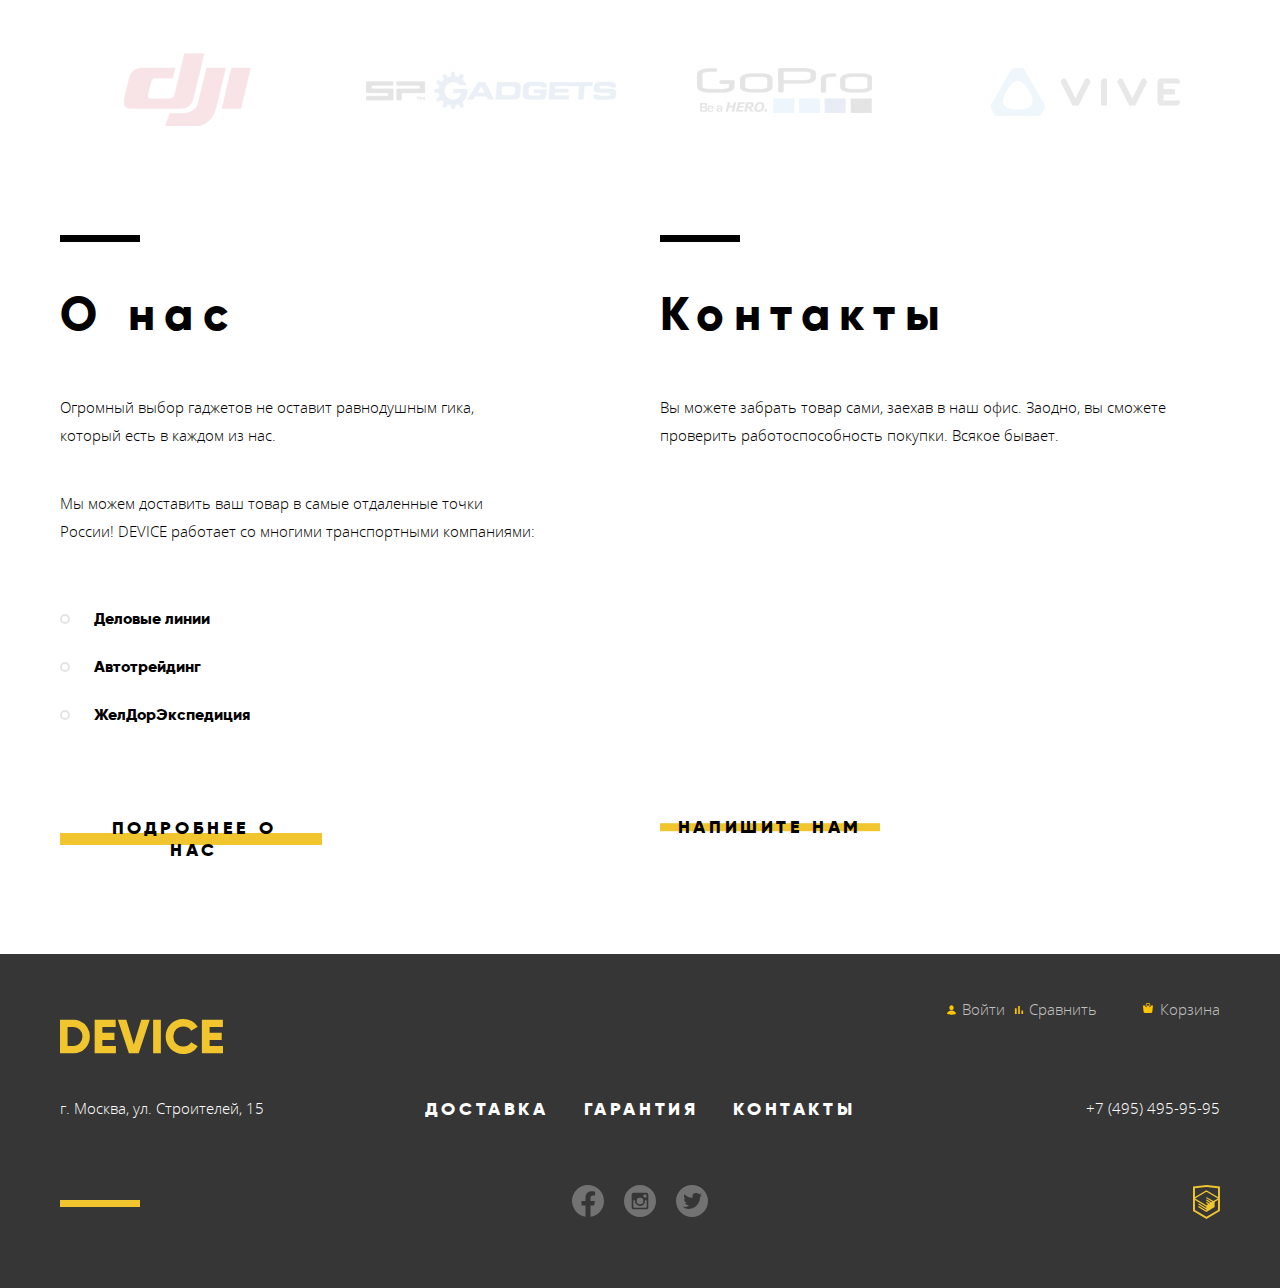
==== commit 1f8b4510: "добавил id для лейбла" ====
--- a/index.html
+++ b/index.html
@@ -25,13 +25,15 @@
         </a>
         <div class="site-navigation">
           <div class="site-navigation__wrapper">
+
             <form class="search-form" action="https://echo.htmlacademy.ru" method="post">
-              <label>
+              <label for="search">
                 <span class="visually-hidden">Поиск</span>
-                <input class="search-form__input" type="search" name="search" placeholder="Поиск по&nbsp;сайту">
-                <button class="btn-search" type="submit">Найти</button>
               </label>
+              <input class="search-form__input" type="search" name="search" id="search" placeholder="Поиск по&nbsp;сайту">
+              <button class="btn-search" type="submit">Найти</button>
             </form>
+
             <ul class="menu">
               <li class="menu__item">
                 <a class="menu__link link-enter" href="#">Войти</a>
--- a/css/style.css
+++ b/css/style.css
@@ -1,7 +1,11 @@
 :root {
   --basic-black: #000000;
   --basic-black-06: rgba(0, 0, 0, 0.6);
+  --basic-black-04: rgba(0, 0, 0, 0.4);
   --basic-black-03: rgba(0, 0, 0, 0.3);
+  --basic-black-02: rgba(0, 0, 0, 0.2);
+  --basic-black-01: rgba(0, 0, 0, 0.1);
+  --basic-black-025: rgba(0, 0, 0, 0.25);
   --basic-dark: #363636;
   --basic-white: #FFFFFF;
   --basic-white-07: rgba(255, 255, 255, 0.7);
@@ -9,13 +13,18 @@
   --basic-white-03: rgba(255, 255, 255, 0.3);
   --basic-grey: #464646;
   --basic-grey-shadow: #DCDCDC;
+  --basic-grey-hover: #D9D9D9;
+  --basic-grey-disable: #A6A6A6;
   --basic-half-grey: #7E7E7E;
   --basic-grey-light: #E5E5E5;
   --special-yellow: #F7E296;
   --special-yellow-dark: #F0C52E;
-  --special-yellow-light: #7e296;
+  --special-yellow-light: #7E296;
   --special-green: #91C92F;
   --special-grey: #f6dada;
+  --bar: #00ca74;
+  --toggle-bg: #ababab;
+  --toggle-shadow: #cfcfcf;
 }
 
 /** { background-color: rgba(255,0,0,.2); }*/
@@ -79,6 +88,7 @@
 a {
   text-decoration: none;
   color: var(--basic-black);
+  display: inline-block;
 }
 
 img {
@@ -119,9 +129,23 @@
 }
 
 /*Поисковая строка*/
+.search-form {
+  position: relative;
+}
+
+.search-form::before {
+  content: "";
+  position: absolute;
+  top: 17px;
+  left: 0;
+  width: 16px;
+  height: 16px;
+  background-image: url(../img/icon/icon_search.svg);
+  background-repeat: no-repeat;
+  z-index: 1;
+}
 
 .search-form__input::-webkit-input-placeholder {
-
   color: var(--basic-black-03);
 }
 
@@ -183,7 +207,9 @@
 .search-form__input:hover {
   border-bottom: 2px solid var(--basic-black);
   margin-bottom: -2px;
-}
+  margin-right: -2px;
+}
+
 .search-form:hover .btn-search {
   visibility: visible;
 }
@@ -231,6 +257,10 @@
   height: 300px;
 }
 
+.main-nav__wrapper--catalog {
+  height: 210px;
+}
+
 .menu {
   display: flex;
   flex-wrap: wrap;
@@ -241,6 +271,7 @@
   justify-content: space-between;
   flex-wrap: wrap;
 }
+
 
 .menu,
 .nav-menu,
@@ -299,6 +330,7 @@
 .pagination {
   font-family: "Gilroy", Arial, sans-serif;
 }
+
 .nav-menu,
 .slide__number,
 .product-card__name,
@@ -323,6 +355,38 @@
   font-size: 18px;
 }
 
+.slide__title,
+.slide__description,
+.about-us__title,
+.about-us__description,
+.delivery-company,
+.contacts__title,
+.contacts__description,
+.address-footer,
+.copyright,
+.filter__title,
+.product-card__name {
+  margin: 0;
+}
+
+.slide__title {
+  padding-top: 47px;
+}
+
+.slide__description {
+  padding-top: 30px;
+  padding-bottom: 60px;
+}
+.about-us__title,
+.contacts__title {
+  padding-top: 50px;
+  padding-bottom: 50px;
+}
+
+.about-us__description {
+  padding-bottom: 40px;
+}
+
 
 .product-card__price,
 .delivery-company,
@@ -363,7 +427,6 @@
   transition: 1s all ease;
   text-transform: uppercase;
   text-align: center;
-  letter-spacing: 0.2em;
 }
 
 .link:active {
@@ -392,6 +455,7 @@
 .slider {
   position: relative;
   margin-top: -82px;
+  z-index: 2;
 }
 
 .slider__item {
@@ -440,7 +504,7 @@
   padding: 0;
   width: 14px;
   height: 14px;
-  border: 1px solid #000000;
+  border: 1px solid var(--basic-black);
   box-sizing: border-box;
   border-radius: 50%;
   background-color: var(--basic-white);
@@ -465,11 +529,6 @@
   border-radius: 50%;
 }
 
-.slide__description {
-  padding: 0;
-  margin: 0 0 60px 0;
-}
-
 .characteristics {
   font-weight: normal;
   margin-top: 60px;
@@ -513,6 +572,20 @@
   position: relative;
   display: block;
   color: var(--basic-black);
+}
+
+.link,
+.nav-menu__link,
+.slide-service__title,
+.about-us__title,
+.contacts__title {
+  letter-spacing: 0.2em;
+}
+
+.filter__title,
+.filter__title-sort,
+.product-card__comparison {
+  letter-spacing: 0.1em;
 }
 
 .menu__link:hover,
@@ -555,9 +628,20 @@
   margin-right: 213px;
 }
 
+.link-user {
+  margin-right: 20px;
+}
+
+.link-out {
+  margin-right: 60px;
+  color: var(--basic-black-03);
+}
+
 .link-cart {
   margin-left: 50px;
 }
+
+.link-user::before,
 .link-enter::before,
 .link-compare::before,
 .link-cart::before,
@@ -574,7 +658,8 @@
   background-position: 0 0;
 }
 
-.link-enter::before {
+.link-enter::before,
+.link-user::before {
   background-image: url("../img/icon/icon_user.svg");
 }
 
@@ -602,7 +687,7 @@
   content: "";
   position: absolute;
   top: 0;
-  right: 385px;
+  right: 335px;
   width: 20px;
   height: 20px;
   background-image: url("../img/icon/icon_plus.svg");
@@ -611,11 +696,15 @@
 }
 
 .link-contact {
-  margin-left: 111px;
+  margin-left: 60px;
 }
 
 .link-guarantees {
-  margin-left: 38px;
+  margin-left: 25px;
+}
+
+.menu__item--low:first-child {
+  margin-right: 24px;
 }
 
 .catalog-menu__submenu {
@@ -638,7 +727,14 @@
 
 .nav-menu__item:first-child:hover .catalog-menu__submenu {
   visibility: visible;
-  position: relative;
+  /*хз как сделать не могу додуматься*/
+  /*content: "";*/
+  /*position: absolute;*/
+  /*top: 20px;*/
+  /*left: -60px;*/
+  /*width: 1160px;*/
+  /*height: 146px;*/
+  /*background-color: var(--special-yellow);*/
 }
 
 .nav-menu__item:first-child:hover .slider {
@@ -649,9 +745,7 @@
   visibility: hidden;
 }
 
-.breadcrumbs__link,
-.filter__item--inactive,
-.link__number {
+.breadcrumbs__link {
   opacity: 0.3;
 }
 
@@ -681,6 +775,12 @@
   line-height: 17px;
 }
 
+.filter__item-list {
+  margin: 30px 0 0 0;
+  padding: 0;
+  list-style: none;
+}
+
 .filter__cost,
 .filter__color,
 .filter__bt,
@@ -688,6 +788,76 @@
   background-color: var(--basic-grey-light);
 }
 
+.filter__cost {
+  margin: 86px 0 0 0;
+  padding: 0;
+  border: none;
+}
+
+.range-filter {
+  width: 200px;
+}
+
+.range-controls {
+  position: relative;
+  height: 41px;
+  margin-bottom: 15px;
+  padding-top: 39px;
+  background-color: var(--basic-grey-light);
+}
+
+.range-controls .scale {
+  height: 2px;
+  background: var(--basic-black-025);
+}
+
+.range-controls .bar {
+  width: 70%;
+  height: 2px;
+  background: var(--bar);
+}
+
+.range-controls .toggle {
+  position: absolute;
+  top: 30px;
+  left: 0;
+  width: 4px;
+  height: 4px;
+  padding: 0;
+  border: 8px solid var(--basic-white);
+  background-color: var(--toggle-bg);
+  border-radius: 50%;
+  box-shadow: 0 2px 1px 0 var(--toggle-shadow);
+  cursor: pointer;
+}
+
+.range-controls .toggle-min {
+  left: 10px;
+}
+
+.range-controls .toggle-max {
+  left: 170px;
+}
+
+.price-controls {
+  position: relative;
+}
+.price-controls .min-price,
+.price-controls .max-price {
+  position: absolute;
+  top: -43px;
+}
+
+.price-controls .max-price {
+  left: 105px;
+}
+
+.link--btn-filter {
+  margin-top: 20px;
+  border: none;
+  background-color: var(--special-yellow-light);
+}
+
 /*.slide__number,*/
 .address-footer,
 .tel-number,
@@ -695,11 +865,6 @@
   color: var(--basic-white);
 }
 
-.link__number--active {
-  color: var(--basic-black);
-  opacity: 1;
-}
-
 .catalog {
   margin-top: 95px;
 }
@@ -719,8 +884,6 @@
 
 .catalog__item {
   position: relative;
-  display: grid;
-  grid-gap: 38px;
 }
 
 .catalog-item__img:hover {
@@ -799,6 +962,7 @@
 
 .catalog__link {
   letter-spacing: 0.05em;
+  margin-top: 38px;
 }
 
 .page {
@@ -925,7 +1089,6 @@
 
 .contacts::before,
 .about-us::before {
-  outline: 2px solid #F0C52E;
   position: absolute;
   content: "";
   top: 0;
@@ -936,20 +1099,15 @@
   background-repeat: no-repeat;
 }
 
-.about-us__description,
-.contacts__description {
-  padding-top: 20px;
-}
-
 .delivery-company {
-  margin-top: 60px;
-  margin-bottom: 80px;
+  padding-bottom: 80px;
 }
 
 .delivery-company__item {
   position: relative;
   margin-top: 20px;
   margin-left: 34px;
+  font-weight: 800
 }
 
 .delivery-company__item::before {
@@ -968,12 +1126,12 @@
   padding-right: 18px;
 }
 
-.contacts__map-img{
+.contacts__map-img {
   position:relative;
   width: 560px;
   height: 222px;
   margin-top: 40px;
-  margin-bottom: 80px;
+  margin-bottom: 97px;
   border: none;
 }
 
@@ -997,8 +1155,9 @@
 
 .page__footer--wrapper {
   margin-top: 45px;
+  margin-bottom: 65px;
   display: grid;
-  grid-template-columns: 1fr 1fr 1fr;
+  grid-template-columns: 1fr 2fr 1fr;
 }
 
 .menu--low {
@@ -1112,13 +1271,216 @@
   margin-left: 60px;
   margin-bottom: 50px;
 }
+.breadcrumbs__item:last-child {
+  margin-right: 0;
+}
+
+.breadcrumbs__link {
+  position: relative;
+}
 
 .breadcrumbs__item {
   margin-right: 40px;
 }
 
+.breadcrumbs__link:hover {
+  color: var(--basic-black-06);
+}
+
+.breadcrumbs__link:active {
+  color: var(--basic-black-01);
+}
+
+.breadcrumbs__link::before {
+  content: "";
+  position: absolute;
+  top: 4px;
+  right: -25px;
+  width: 12px;
+  height: 12px;
+  background-image: url("../img/icon/icon_arrow_nav.svg");
+  background-repeat: no-repeat;
+  color: var(--basic-black);
+}
+
+.breadcrumbs-current::before {
+  display: none;
+}
+
 .filters {
+  position: relative;
   margin-left: 60px;
+}
+
+.filters::before {
+  z-index: -2;
+  content: "";
+  position: absolute;
+  top: 70px;
+  right: 0;
+  background-color: var(--basic-grey-light);
+  width: 508px;
+  height: 1315px;
+}
+.filter,
+.filter__color,
+.filter__bt {
+  position: relative;
+  border: none;
+  padding: 0;
+  margin: 0;
+}
+
+.filter__color {
+  margin-top: 25px;
+}
+
+.filter__title,
+.filter__item-sort,
+.sort-filter__arrow-nav {
+  padding-top: 25px;
+  padding-bottom: 25px;
+}
+
+.filter__title-main::before {
+  content: "";
+  position: absolute;
+  top: 0;
+  right: -2px;
+  background-color: var(--basic-grey-shadow);
+  width: 510px;
+  height: 70px;
+  z-index: -1;
+}
+
+.filter__color::before,
+.filter__cost::before,
+.filter__bt::before {
+  content: "";
+  position: absolute;
+  left: 0;
+  background-color: var(--basic-black);
+  width: 200px;
+  height: 2px;
+}
+
+.filter__cost::before {
+  top: 71px;
+}
+
+.filter__color::before,
+.filter__bt::before {
+  top: -30px;
+}
+
+.filter__bt {
+  margin-top: 40px;
+}
+
+.filter__item {
+  position: relative;
+  display: block;
+  cursor: pointer;
+  user-select: none;
+  padding-left: 43px;
+  margin-bottom: 20px;
+  padding-top: 5px;
+}
+
+.filter-input-checkbox + label::before {
+  content: "";
+  position: absolute;
+  left: 0;
+  top: 0;
+  width: 24px;
+  height: 24px;
+  border: 2px solid var(--basic-black);
+}
+
+.filter-input-checkbox + label:hover::before {
+  border: 2px solid var(--basic-black-06);
+}
+
+.filter-input-checkbox:checked + label::after {
+  content: "";
+  position: absolute;
+  top: 4px;
+  left: 4px;
+  width: 20px;
+  height: 20px;
+  background-image: url("../img/icon/icon_check.svg");
+  background-repeat: no-repeat;
+  background-position: 0 0;
+}
+
+.filter-input-checkbox:disabled +label,
+.filter-input-radio:disabled +label {
+  color: var(--basic-grey-disable);
+}
+.filter-input-checkbox:disabled + label::before,
+.filter-input-radio:disabled +label::before {
+  border: 2px solid var(--basic-black-025);
+}
+
+.filter-input-radio + label::before,
+.filter-input-radio:checked + label::after {
+  content: "";
+  position: absolute;
+  border-radius: 50%;
+}
+
+.filter-input-radio + label::before {
+  left: 0;
+  top: 0;
+  width: 24px;
+  height: 24px;
+  border: 2px solid var(--basic-black);
+}
+
+.filter-input-radio:checked + label::after {
+  top: 9px;
+  left: 9px;
+  width: 10px;
+  height: 10px;
+  background-color: var(--basic-black);
+}
+
+.filter-input-radio + label:hover::before {
+  border: 2px solid var(--basic-black-06);
+}
+
+.filter-input-radio + label:hover::after {
+  background-color: var(--basic-black-06);
+}
+
+.filter__item-sort {
+  display: flex;
+  justify-content: space-around;
+}
+
+.sort__item {
+  color: var(--basic-black-03);
+}
+
+.sort__item,
+.price-controls .min-price,
+.price-controls .max-price,
+.delivery-company__item {
+  text-transform: initial;
+}
+
+.sort__item:hover {
+  color: var(--basic-black-06);
+}
+
+.sort__item:active,
+.sort__item--active,
+.sort__item--active:hover{
+  color: var(--basic-black);
+}
+
+.sort__item--active:hover {
+  cursor: pointer;
 }
 
 .catalog__wrapper {
@@ -1128,29 +1490,143 @@
 .catalog-list {
   display: grid;
   grid-template-columns: 1fr 1fr;
+  grid-gap: 40px;
 }
 
 .sort-filter {
+  position: relative;
   display: grid;
   grid-template-columns: 1fr 2fr 1fr;
   margin-bottom: 70px;
 }
 
+.sort-filter::before {
+  content: "";
+  position: absolute;
+  top: 0;
+  left: -72px;
+  background-color: var(--basic-grey-light);
+  width: 1023px;
+  height: 70px;
+  z-index: -1;
+}
+
+.arrow:hover path {
+  fill: var(--basic-black-04);
+}
+
+.arrow:active path {
+  fill: var(--basic-black);
+}
+
+.arrow-up {
+  margin-right: 16px;
+  transform: rotate(180deg);
+}
+
+.arrow-disabled path {
+  fill: var(--basic-black-02);
+}
+
 .sort-filter__arrow-nav {
   justify-self: end;
 }
 
+/*Карточка товара*/
+
 .product-card {
+  position: relative;
   width: 360px;
-  margin-bottom: 50px;
-}
+  z-index: 1;
+}
+
+.product-card:hover .product-card__img {
+  opacity: 0.7;
+}
+
+.product-card:hover .product-card__wrapper {
+  visibility: visible;
+}
+
+.product-card__wrapper {
+  position: absolute;
+  visibility: hidden;
+  top: 0;
+  left: 0;
+  width: 360px;
+  height: 380px;
+  display: flex;
+  flex-direction: column;
+  justify-content: center;
+  align-items: center;
+  z-index: 1;
+}
+
+.product-card__comparison {
+  color: var(--basic-black-06);
+  margin-top: 22px;
+}
+
+.product-card__comparison:hover {
+  color: var(--basic-black);
+}
+
+.product-card__comparison:active {
+  color: var(--basic-black-02);
+}
+
+.product-card__name-price {
+  display: flex;
+  justify-content: space-between;
+  margin-top: 30px;
+  align-items: baseline;
+}
+
 
 .pagination {
   display: grid;
-  grid-template-columns: 2fr 1fr 1fr 1fr 2fr;
-  margin-bottom: 80px;
+  grid-template-columns: 4fr 1fr 1fr 1fr 4fr;
+  margin-top: 40px;
+}
+
+.pagination__link {
+  color: var(--basic-black);
 }
 
 .pagination__item:last-child {
   justify-self: end;
 }
+
+.link__number {
+  color: var(--basic-black-03);
+  padding-top: 25px;
+  padding-bottom: 25px;
+}
+
+.link__number:hover {
+  color: var(--basic-black-06);
+}
+
+.link__number:active {
+  color: var(--basic-black);
+}
+
+.link__number--active {
+  color: var(--basic-black);
+  cursor: pointer;
+}
+
+.link__back,
+.link__next {
+  padding: 25px 30px 25px 30px;
+}
+
+.link__back:hover,
+.link__next:hover {
+  background-color: var(--basic-grey-hover);
+}
+
+.link__back:active,
+.link__next:active {
+  color: var(--basic-black-03);
+}
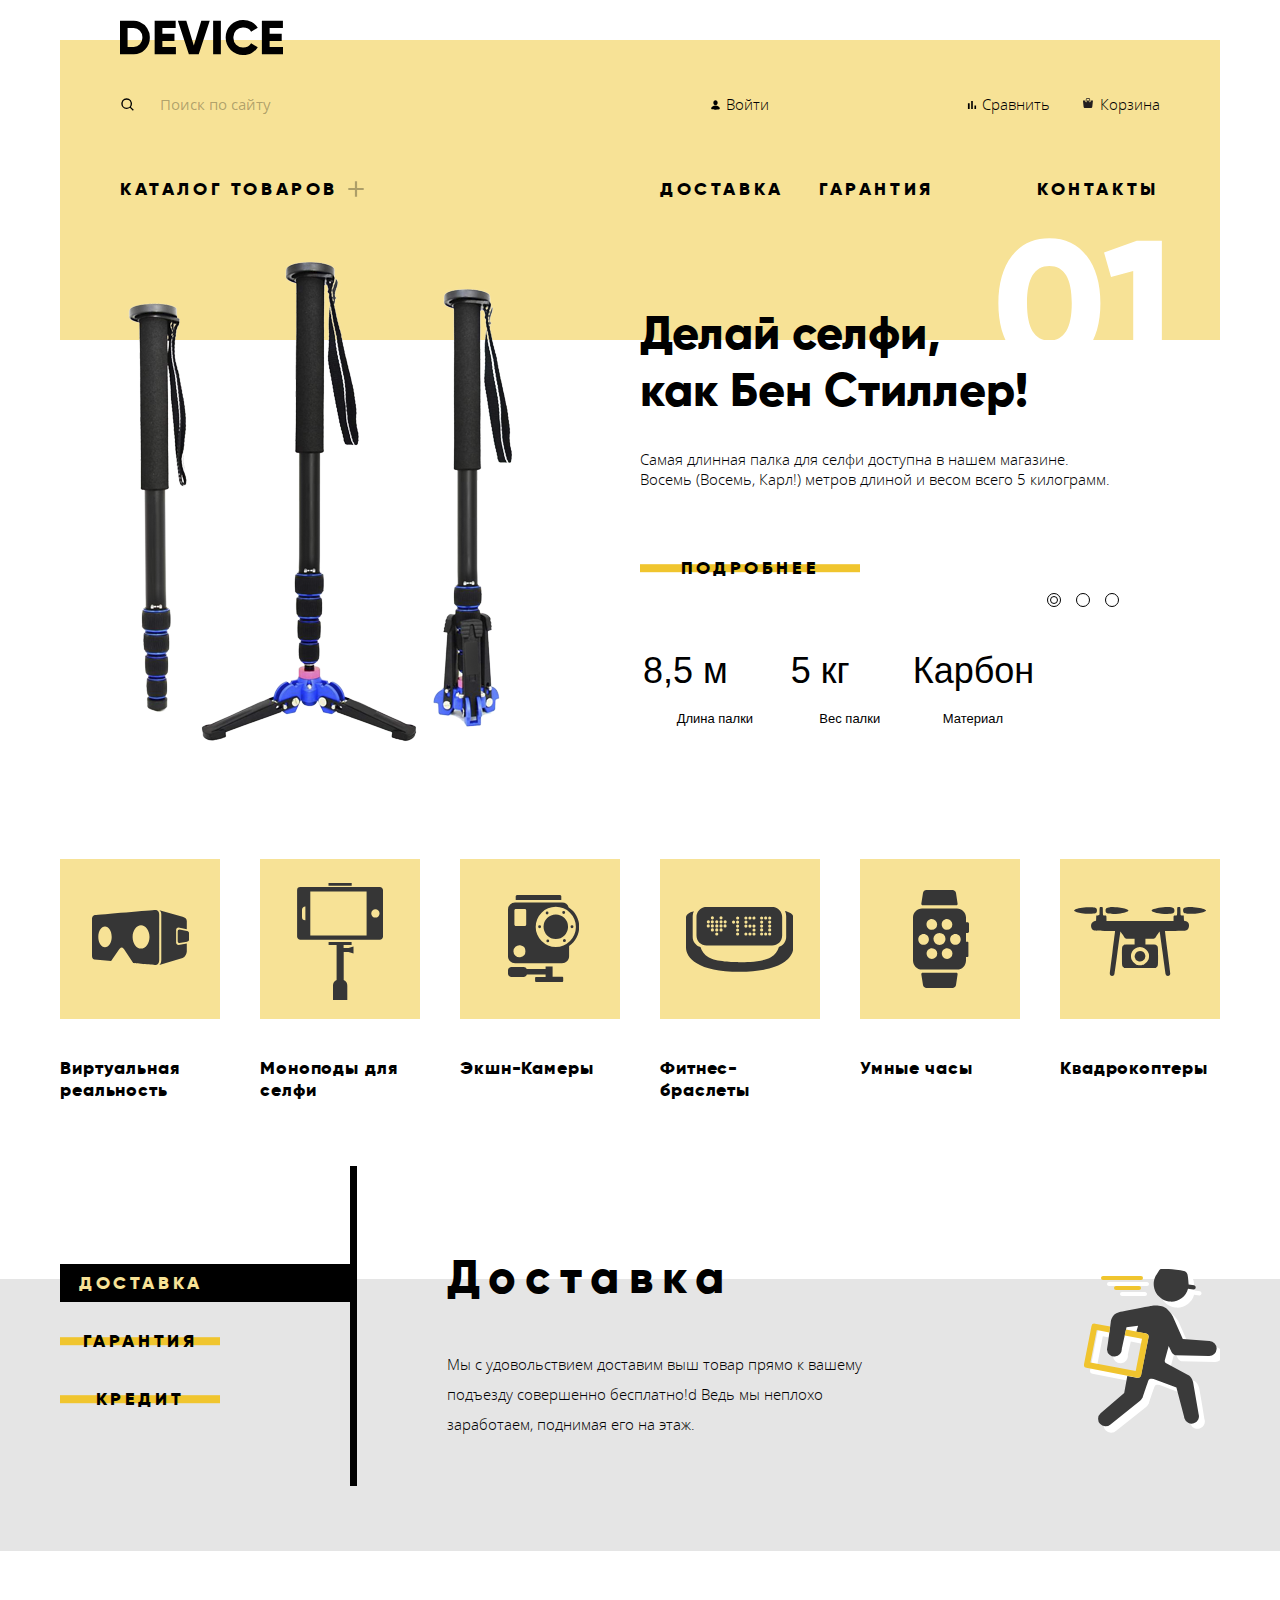
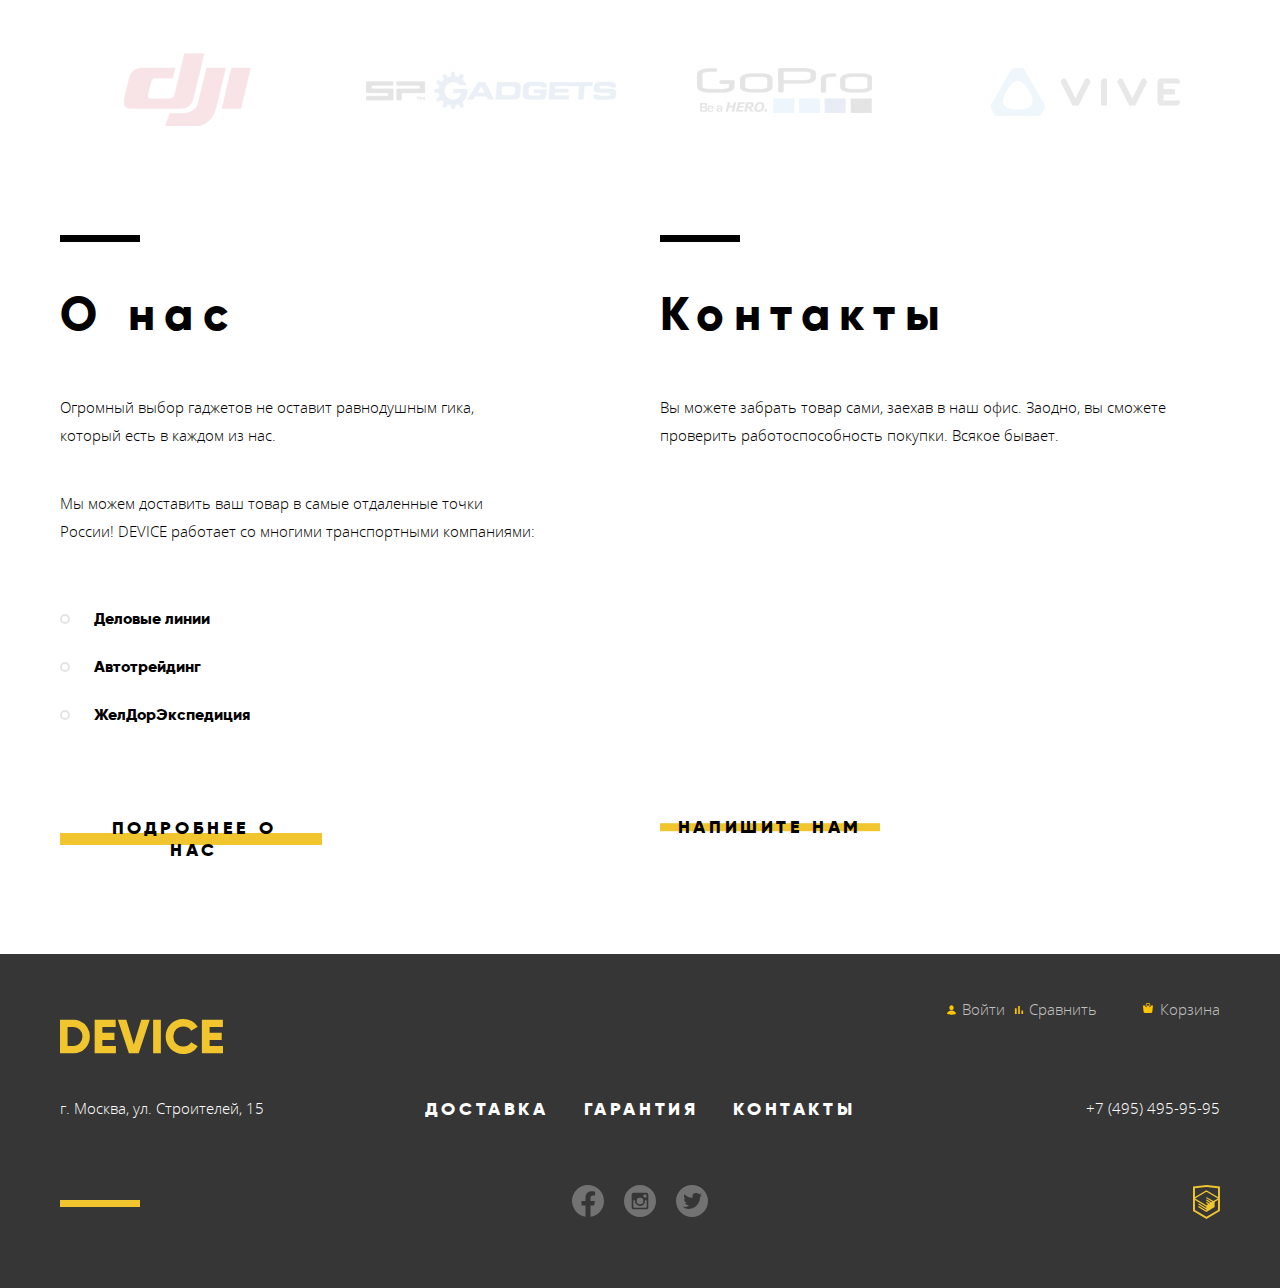
==== commit fcd4fbe0: "Пофиксил косяки, починил наведение на каталог товаров" ====
--- a/index.html
+++ b/index.html
@@ -25,7 +25,6 @@
         </a>
         <div class="site-navigation">
           <div class="site-navigation__wrapper">
-
             <form class="search-form" action="https://echo.htmlacademy.ru" method="post">
               <label for="search">
                 <span class="visually-hidden">Поиск</span>
@@ -33,7 +32,6 @@
               <input class="search-form__input" type="search" name="search" id="search" placeholder="Поиск по&nbsp;сайту">
               <button class="btn-search" type="submit">Найти</button>
             </form>
-
             <ul class="menu">
               <li class="menu__item">
                 <a class="menu__link link-enter" href="#">Войти</a>
@@ -46,47 +44,46 @@
               </li>
             </ul>
           </div>
-          <ul class="nav-menu">
-            <li class="nav-menu__item">
+
+        </div>
+        <ul class="nav-menu">
+          <li class="nav-menu__item">
+            <div class="catalog-menu__submenu">
               <a class="nav-menu__link link-catalog" href="#">Каталог товаров</a>
-              <div class="catalog-menu__submenu">
+              <section class="nav-menu__advanced">
                 <ul class="catalog-menu">
                   <li class="catalog-menu__item">
                     <a class="catalog-menu__link" href="#">Вирутальная реальность</a>
                   </li>
                   <li class="catalog-menu__item">
+                    <a class="catalog-menu__link" href="#">Фитнес браслеты</a>
+                  </li>
+                  <li class="catalog-menu__item">
+                    <a class="catalog-menu__link" href="#">Квадрокоптер</a>
+                  </li>
+                  <li class="catalog-menu__item">
                     <a class="catalog-menu__link" href="catalog.html">Моноподы для селфи</a>
                   </li>
                   <li class="catalog-menu__item">
+                    <a class="catalog-menu__link" href="#">Умные часы</a>
+                  </li>
+                  <li class="catalog-menu__item">
                     <a class="catalog-menu__link" href="#">Экшн-камеры</a>
                   </li>
                 </ul>
-                <ul class="catalog-menu">
-                  <li class="catalog-menu__item">
-                    <a class="catalog-menu__link" href="#">Фитнес браслеты</a>
-                  </li>
-                  <li class="catalog-menu__item">
-                    <a class="catalog-menu__link" href="#">Умные часы</a>
-                  </li>
-                </ul>
-                <ul class="catalog-menu">
-                  <li class="catalog-menu__item">
-                    <a class="catalog-menu__link" href="#">Квадрокоптер</a>
-                  </li>
-                </ul>
-              </div>
-            </li>
-            <li class="nav-menu__item">
-              <a class="nav-menu__link" href="#">Доставка</a>
-            </li>
-            <li class="nav-menu__item">
-              <a class="nav-menu__link link-guarantees" href="#">Гарантия</a>
-            </li>
-            <li class="nav-menu__item">
-              <a class="nav-menu__link link-contact" href="#">Контакты</a>
-            </li>
-          </ul>
-        </div>
+              </section>
+            </div>
+          </li>
+          <li class="nav-menu__item">
+            <a class="nav-menu__link" href="#">Доставка</a>
+          </li>
+          <li class="nav-menu__item">
+            <a class="nav-menu__link link-guarantees" href="#">Гарантия</a>
+          </li>
+          <li class="nav-menu__item">
+            <a class="nav-menu__link link-contact" href="#">Контакты</a>
+          </li>
+        </ul>
       </nav>
       <!-- Слайдер -->
       <article class="slider">
@@ -331,13 +328,13 @@
           </a>
           <p class="address-footer">г. Москва, ул. Строителей, 15</p>
           <ul class="nav-menu nav-menu--low">
-            <li class="nav-menu__item nav-menu__item--low">
+            <li class="nav-menu__item--low">
               <a class="nav-menu__link nav-menu__link--low" href="#">Доставка</a>
             </li>
-            <li class="nav-menu__item nav-menu__item--low">
+            <li class="nav-menu__item--low">
               <a class="nav-menu__link nav-menu__link--low" href="#">Гарантия</a>
             </li>
-            <li class="nav-menu__item nav-menu__item--low">
+            <li class="nav-menu__item--low">
               <a class="nav-menu__link nav-menu__link--low" href="#">Контакты</a>
             </li>
           </ul>
--- a/css/style.css
+++ b/css/style.css
@@ -124,7 +124,7 @@
   display: flex;
   justify-content: space-between;
   flex-wrap: wrap;
-  margin-top: 30px;
+  margin-top: 20px;
   margin-bottom: 50px;
 }
 
@@ -264,12 +264,17 @@
 .menu {
   display: flex;
   flex-wrap: wrap;
+  align-items: center;
+  justify-content: flex-end;
 }
 
 .nav-menu {
   display: flex;
-  justify-content: space-between;
   flex-wrap: wrap;
+}
+
+.nav-menu:first-child {
+  justify-content: end;
 }
 
 
@@ -564,7 +569,9 @@
 }
 
 .svg-logo {
-  margin-top: -17px;
+  position: absolute;
+  top: -20px;
+  display: inline-block;
 }
 
 .menu__link,
@@ -687,7 +694,7 @@
   content: "";
   position: absolute;
   top: 0;
-  right: 335px;
+  left: 225px;
   width: 20px;
   height: 20px;
   background-image: url("../img/icon/icon_plus.svg");
@@ -695,54 +702,70 @@
   background-position: 0 0;
 }
 
-.link-contact {
-  margin-left: 60px;
-}
-
-.link-guarantees {
-  margin-left: 25px;
-}
+/*.link-contact {*/
+/*  margin-left: 60px;*/
+/*}*/
+
+/*.link-guarantees {*/
+/*  margin-left: 25px;*/
+/*}*/
 
 .menu__item--low:first-child {
   margin-right: 24px;
 }
 
 .catalog-menu__submenu {
-  display: flex;
-  margin-top: 18px;
+  display: inline-block;
+}
+
+.catalog-menu__submenu:hover .nav-menu__advanced {
+  display: block;
+}
+
+.nav-menu__advanced {
+  width: 1160px;
+  position: absolute;
+  top: 160px;
+  left: 0;
+  right: 0;
+  z-index: 10;
+  box-sizing: border-box;
+  background-color: var(--special-yellow);
+  padding: 10px 60px 30px;
+  display: none;
+}
+
+.nav-menu__advanced:hover .slider {
+  z-index: -1;
 }
 
 .catalog-menu {
-  margin-right: 61px;
-}
-
-.catalog-menu__item {
-  margin-bottom: 20px;
-}
-
-.nav-menu__item:first-child {
-  position: relative;
-  display: inline-block;
-}
-
-.nav-menu__item:first-child:hover .catalog-menu__submenu {
-  visibility: visible;
-  /*хз как сделать не могу додуматься*/
-  /*content: "";*/
-  /*position: absolute;*/
-  /*top: 20px;*/
-  /*left: -60px;*/
-  /*width: 1160px;*/
-  /*height: 146px;*/
-  /*background-color: var(--special-yellow);*/
+  padding: 0;
+  display: grid;
+  grid-template-columns: repeat(3,max-content);
+  grid-template-rows: repeat(3,min-content);
+  column-gap: 61px;
+  row-gap: 20px;
+}
+
+.catalog-menu__item:nth-of-type(5) {
+  grid-column: 2 / -1;
 }
 
 .nav-menu__item:first-child:hover .slider {
   z-index: 1;
 }
 
-.catalog-menu__submenu {
-  visibility: hidden;
+.nav-menu__item:first-of-type {
+  width: 540px;
+}
+
+.nav-menu__item:nth-of-type(2) {
+  width: 159px;
+}
+
+.nav-menu__item:nth-of-type(3) {
+  width: 218px;
 }
 
 .breadcrumbs__link {
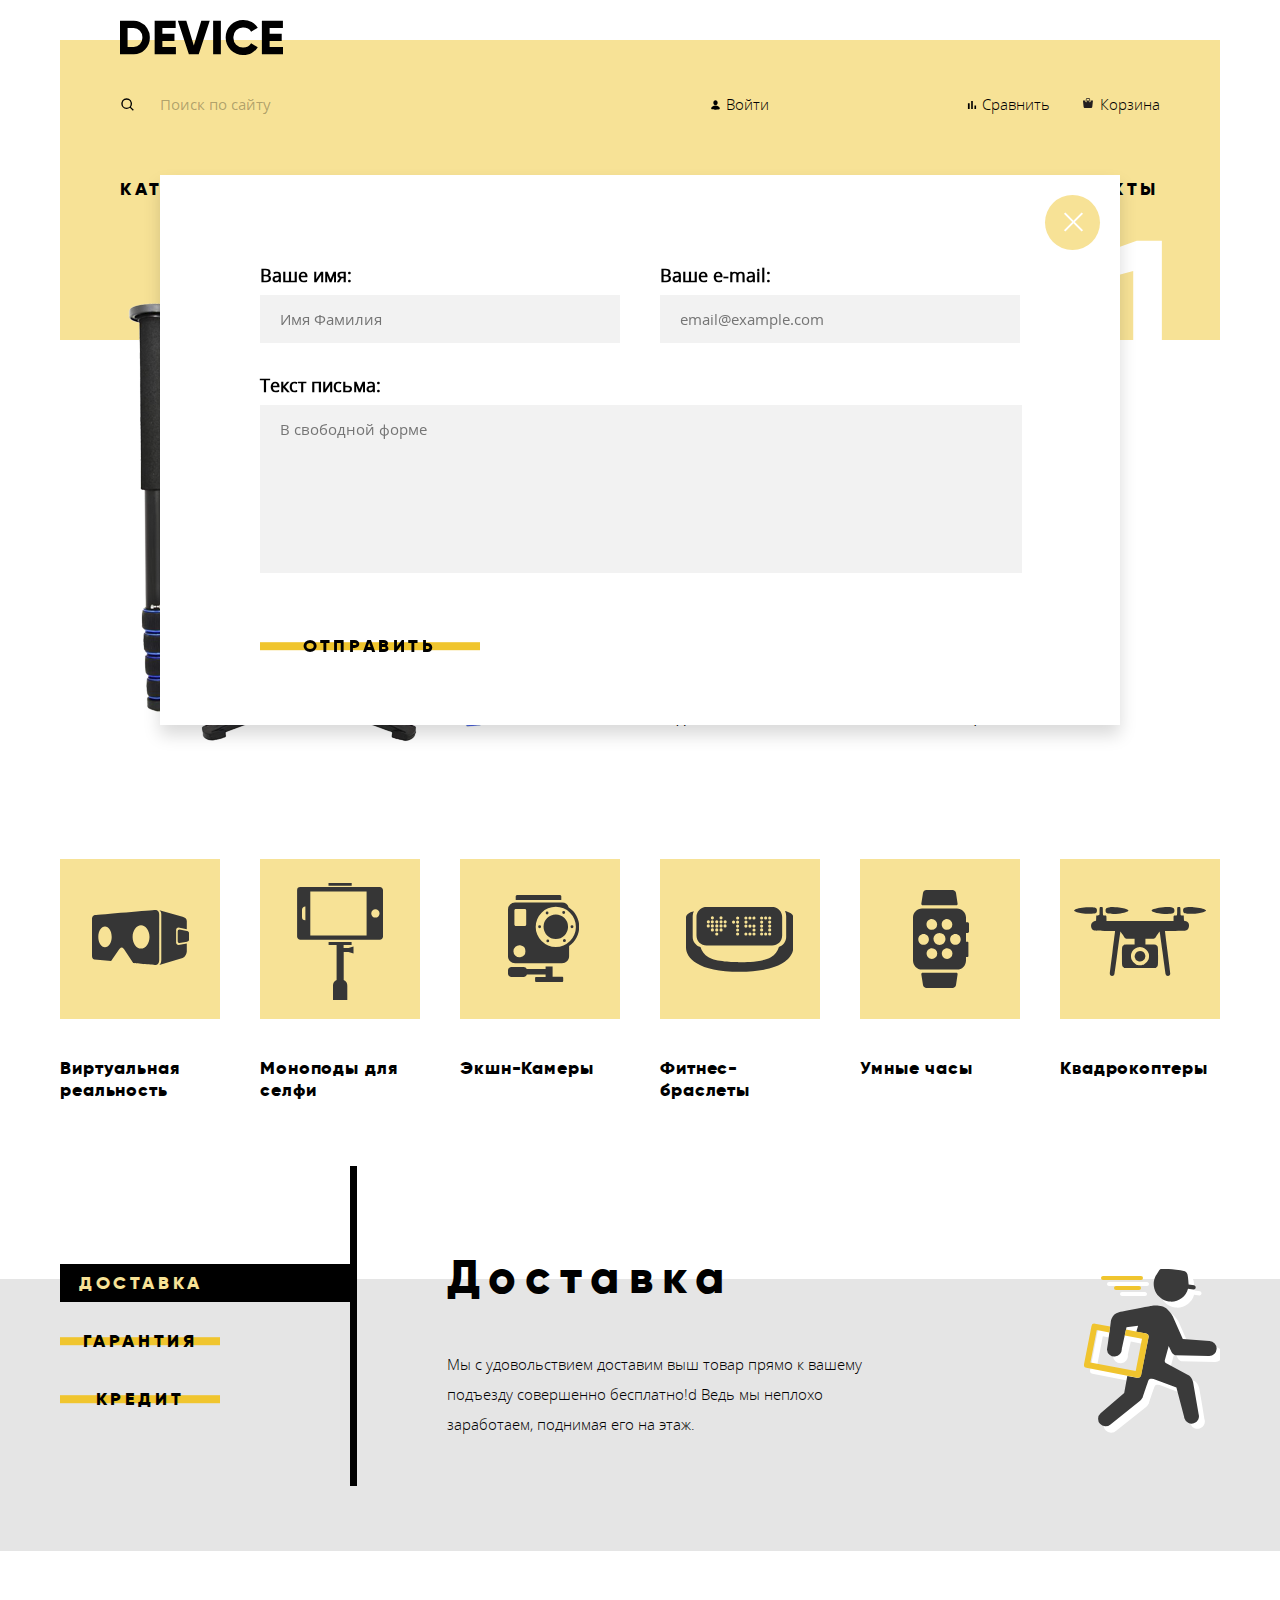
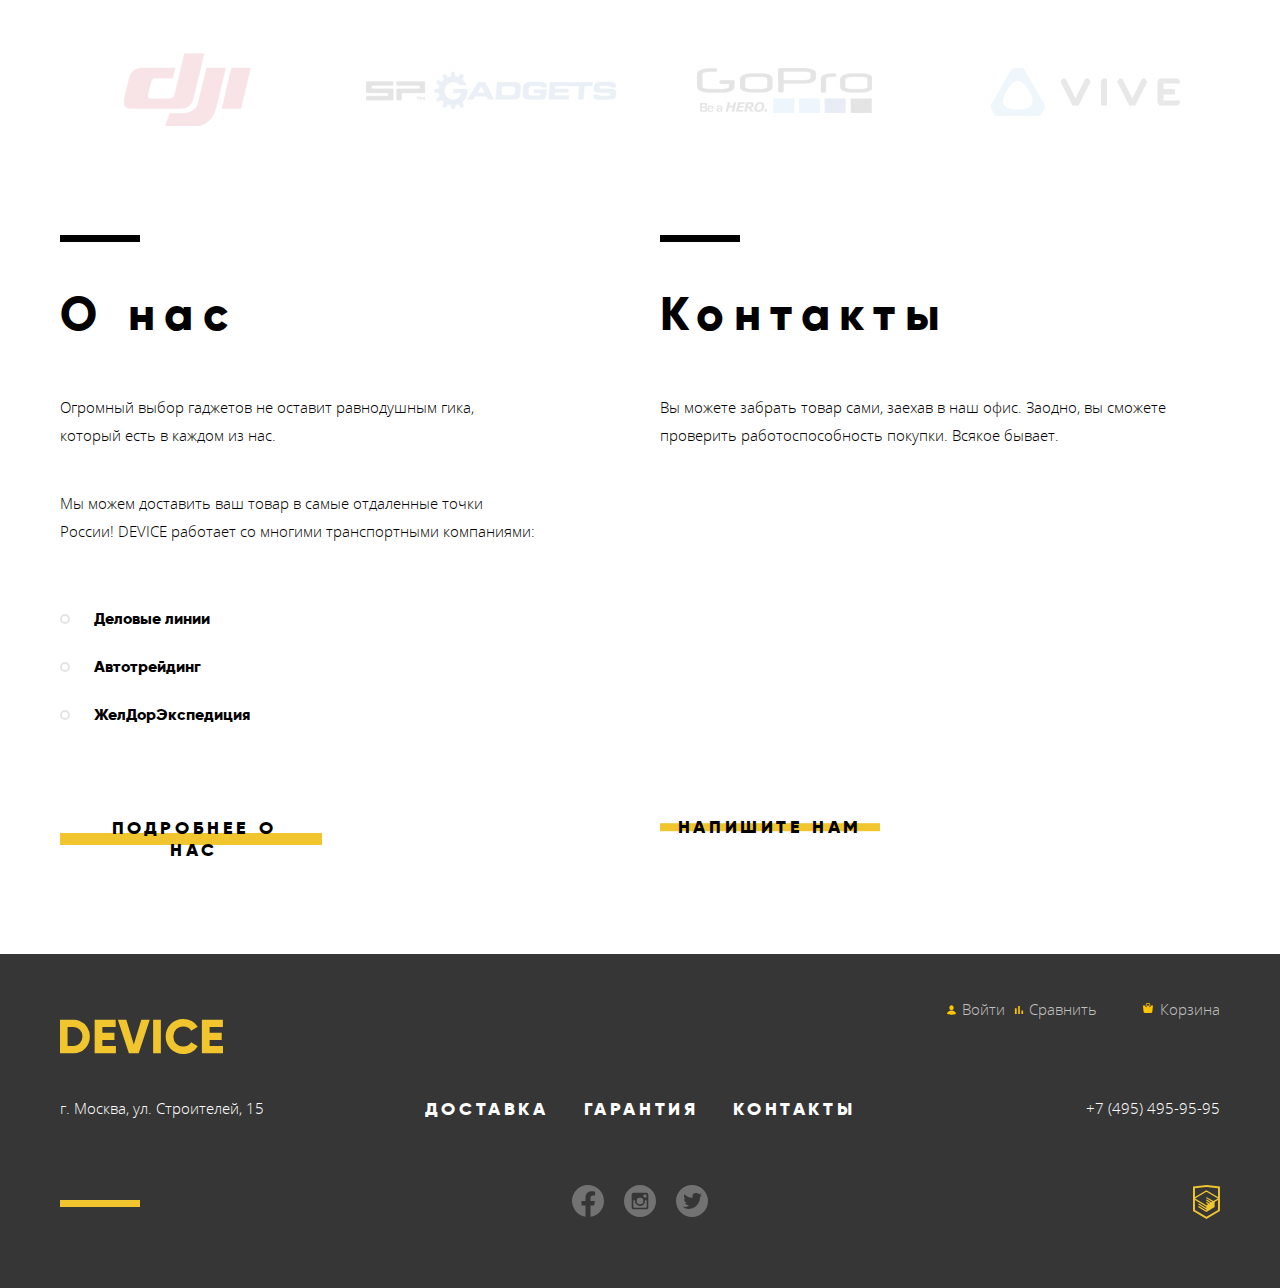
==== commit 1b501cee: "Модальное окно обратной связи" ====
--- a/index.html
+++ b/index.html
@@ -384,5 +384,35 @@
         </div>
       </div>
     </footer>
+
+    <section class="modal modal-login">
+      <h2 class="visually-hidden">Напишите нам если у Вас остались вопросы!</h2>
+      <div class="modal-wrapper">
+        <form action="https://echo.htmlacademy.ru" method="post">
+          <fieldset class="write-us">
+            <legend class="visually-hidden">Форма обратной связи</legend>
+            <ul class="write-us-list">
+              <li>
+                <label for="user-name">Ваше имя:</label>
+                <input class="name-user" type="text" id="user-name" placeholder="Имя Фамилия">
+              </li>
+              <li>
+                <label for="user-email">Ваше e-mail:</label>
+                <input class="email-user" type="email" id="user-email" placeholder="email@example.com">
+              </li>
+              <li class="test">
+                <label for="user-massage">Текст письма:</label>
+                <textarea class="massage-user" id="user-massage" placeholder="В свободной форме"></textarea>
+              </li>
+            </ul>
+          </fieldset>
+          <button class="link link--btn-filter" type="submit">Отправить</button>
+        </form>
+      </div>
+      <button class="modal-close" type="button" aria-label="Закрыть"></button>
+    </section>
+
   </body>
 </html>
+
+
--- a/css/style.css
+++ b/css/style.css
@@ -25,6 +25,8 @@
   --bar: #00ca74;
   --toggle-bg: #ababab;
   --toggle-shadow: #cfcfcf;
+  --modal-shadow: rgba(0, 0, 0, 0.15);
+  --input-bg: #F2F2F2;
 }
 
 /** { background-color: rgba(255,0,0,.2); }*/
@@ -214,18 +216,6 @@
   visibility: visible;
 }
 
-/*тут должна быть иконка лупы*/
-/*.::before {*/
-/*  content: "";*/
-/*  position: absolute;*/
-/*  top: 0;*/
-/*  left: 0;*/
-/*  width: 16px;*/
-/*  height: 16px;*/
-/*  background-image: url("../img/icon/icon_search.svg");*/
-/*  background-repeat: no-repeat;*/
-/*}*/
-
 .btn-search {
   visibility: hidden;
   background-color: var(--special-yellow);
@@ -289,7 +279,8 @@
 .catalog-list,
 .pagination,
 .slide-service__list,
-.popular-product__list {
+.popular-product__list,
+.write-us-list {
   list-style: none;
   padding: 0;
   margin: 0;
@@ -349,14 +340,16 @@
 .about-us__title,
 .contacts__title,
 .slide-service__title,
-.catalog__list {
+.catalog__list,
+.write-us-list label {
   font-weight: 900;
 }
 
 .nav-menu,
 .link,
 .catalog__list,
-.product-card__name {
+.product-card__name,
+.write-us-list label{
   font-size: 18px;
 }
 
@@ -1488,7 +1481,8 @@
 .sort__item,
 .price-controls .min-price,
 .price-controls .max-price,
-.delivery-company__item {
+.delivery-company__item,
+.write-us-list label {
   text-transform: initial;
 }
 
@@ -1498,7 +1492,7 @@
 
 .sort__item:active,
 .sort__item--active,
-.sort__item--active:hover{
+.sort__item--active:hover {
   color: var(--basic-black);
 }
 
@@ -1653,3 +1647,104 @@
 .link__next:active {
   color: var(--basic-black-03);
 }
+
+/* Модальное окно*/
+
+.modal {
+  position: fixed;
+  top: 0;
+  right: 0;
+  bottom: 0;
+  left: 0;
+  margin: auto;
+  z-index: 21;
+
+}
+
+.modal-login {
+  width: 960px;
+  height: 550px;
+  background-color: var(--basic-white);
+  box-shadow: 0 10px 16px var(--modal-shadow);
+  display: flex;
+  justify-content: center;
+}
+
+.modal-wrapper {
+  width: 760px;
+  margin-top: 90px;
+  margin-bottom: 70px;
+}
+
+.write-us {
+  border: none;
+  margin: 0;
+  padding: 0;
+}
+
+.write-us-list {
+  display: grid;
+  grid-template-columns: 1fr 1fr;
+  grid-column-gap: 40px;
+  grid-row-gap: 32px;
+}
+
+.test {
+  grid-column: 1 / -1;
+}
+
+.name-user,
+.email-user {
+  width: 338px;
+  padding-bottom: 15px;
+}
+
+.write-us-list input,
+.write-us-list textarea{
+  margin-top: 10px;
+  background-color: var(--input-bg);
+  border: none;
+  padding-top: 16px;
+  padding-left: 20px;
+}
+
+.write-us-list label {
+  display: block;
+}
+
+.massage-user {
+  resize: none;
+  width: 740px;
+  height: 150px;
+  margin-bottom: 30px;
+}
+
+.modal-close {
+  position: absolute;
+  top: 20px;
+  right: 20px;
+  width: 55px;
+  height: 55px;
+  border-radius: 50%;
+  border: none;
+  background-color: var(--special-yellow);
+}
+
+.modal-close::before,
+.modal-close::after {
+  content: "";
+  position: absolute;
+  top: 26px;
+  left: 16px;
+  width: 25px;
+  height: 2px;
+  background-color: var(--basic-white);
+}
+
+.modal-close::before {
+  transform: rotate(45deg);
+}
+
+.modal-close::after {
+  transform: rotate(-45deg);
+}
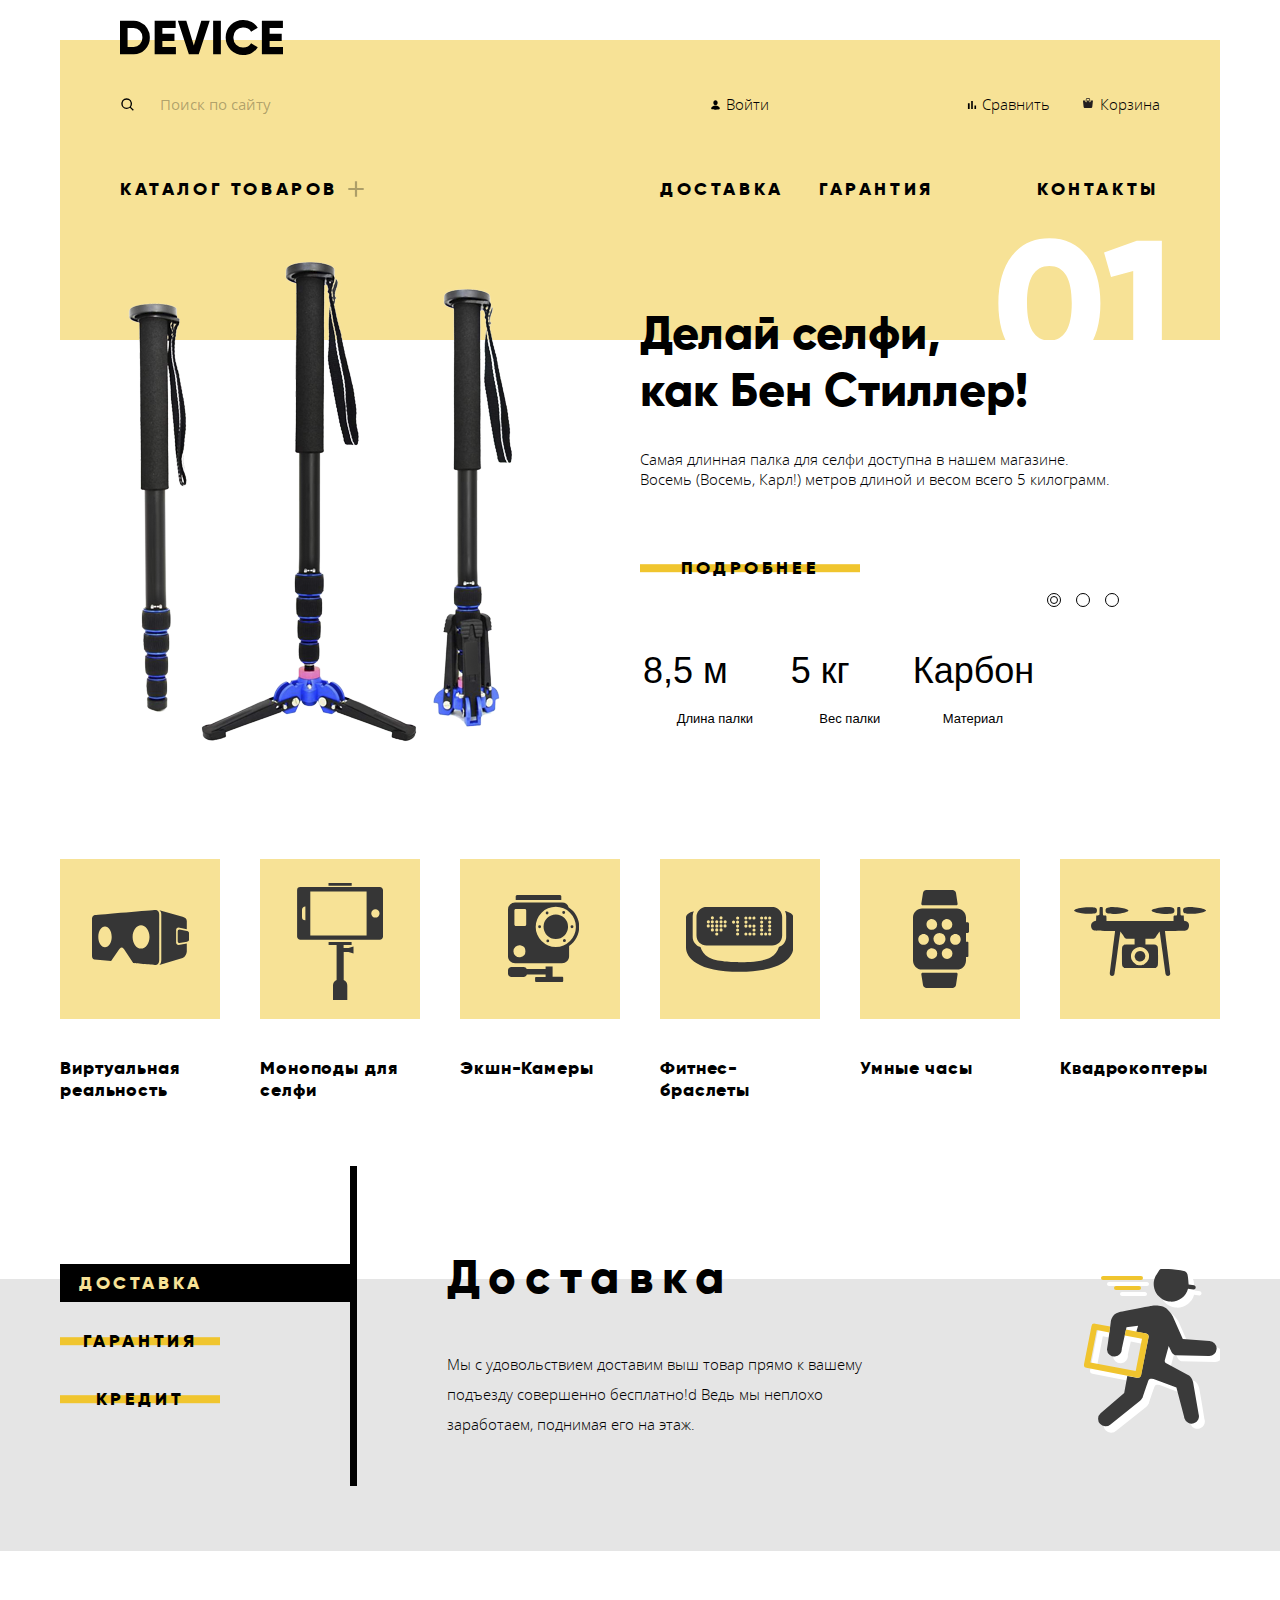
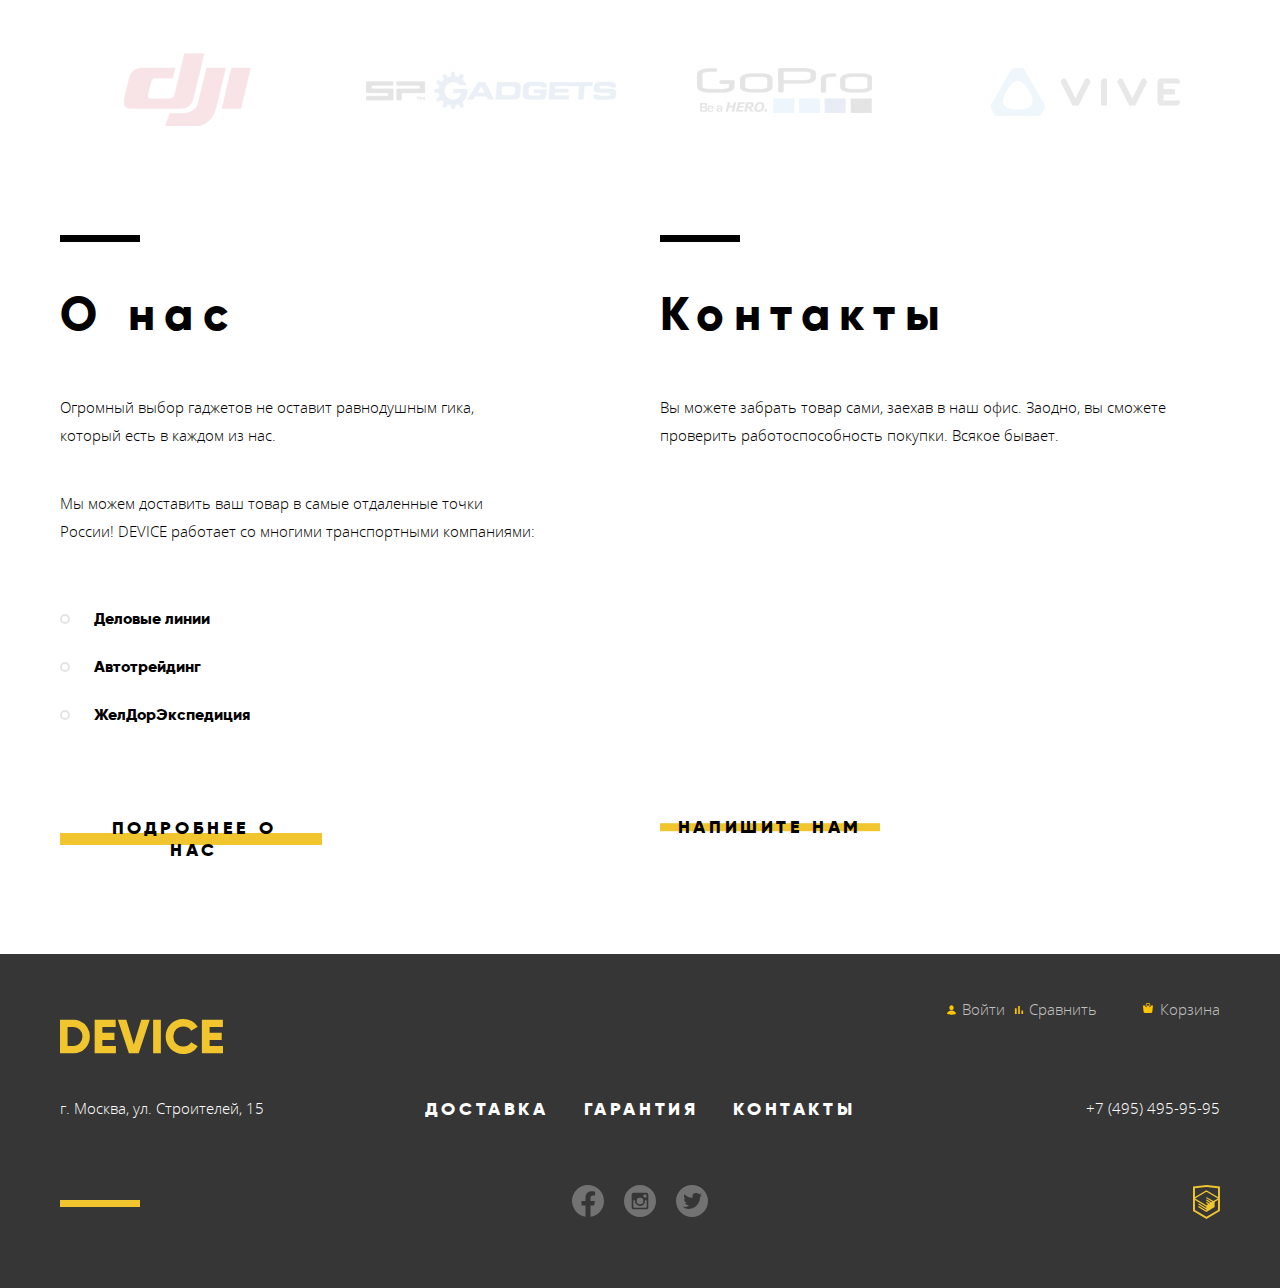
==== commit 503f921a: "Модальное окно Карты" ====
--- a/index.html
+++ b/index.html
@@ -412,6 +412,12 @@
       <button class="modal-close" type="button" aria-label="Закрыть"></button>
     </section>
 
+    <section class="modal modal-map">
+      <h2 class="visually-hidden">Мы находимся по адресу г. Москва, ул. Строителей, 15</h2>
+      <iframe class="modal-map-yandex" src="https://yandex.ru/map-widget/v1/-/CCUQBFQt2A" width="960" height="550"></iframe>
+      <button class="modal-close" type="button" aria-label="Закрыть"></button>
+    </section>
+
   </body>
 </html>
 
--- a/css/style.css
+++ b/css/style.css
@@ -1658,10 +1658,11 @@
   left: 0;
   margin: auto;
   z-index: 21;
-
-}
-
-.modal-login {
+  visibility: hidden;
+}
+
+.modal-login,
+.modal-map {
   width: 960px;
   height: 550px;
   background-color: var(--basic-white);
@@ -1748,3 +1749,7 @@
 .modal-close::after {
   transform: rotate(-45deg);
 }
+
+.modal-map-yandex {
+  border: none;
+}
